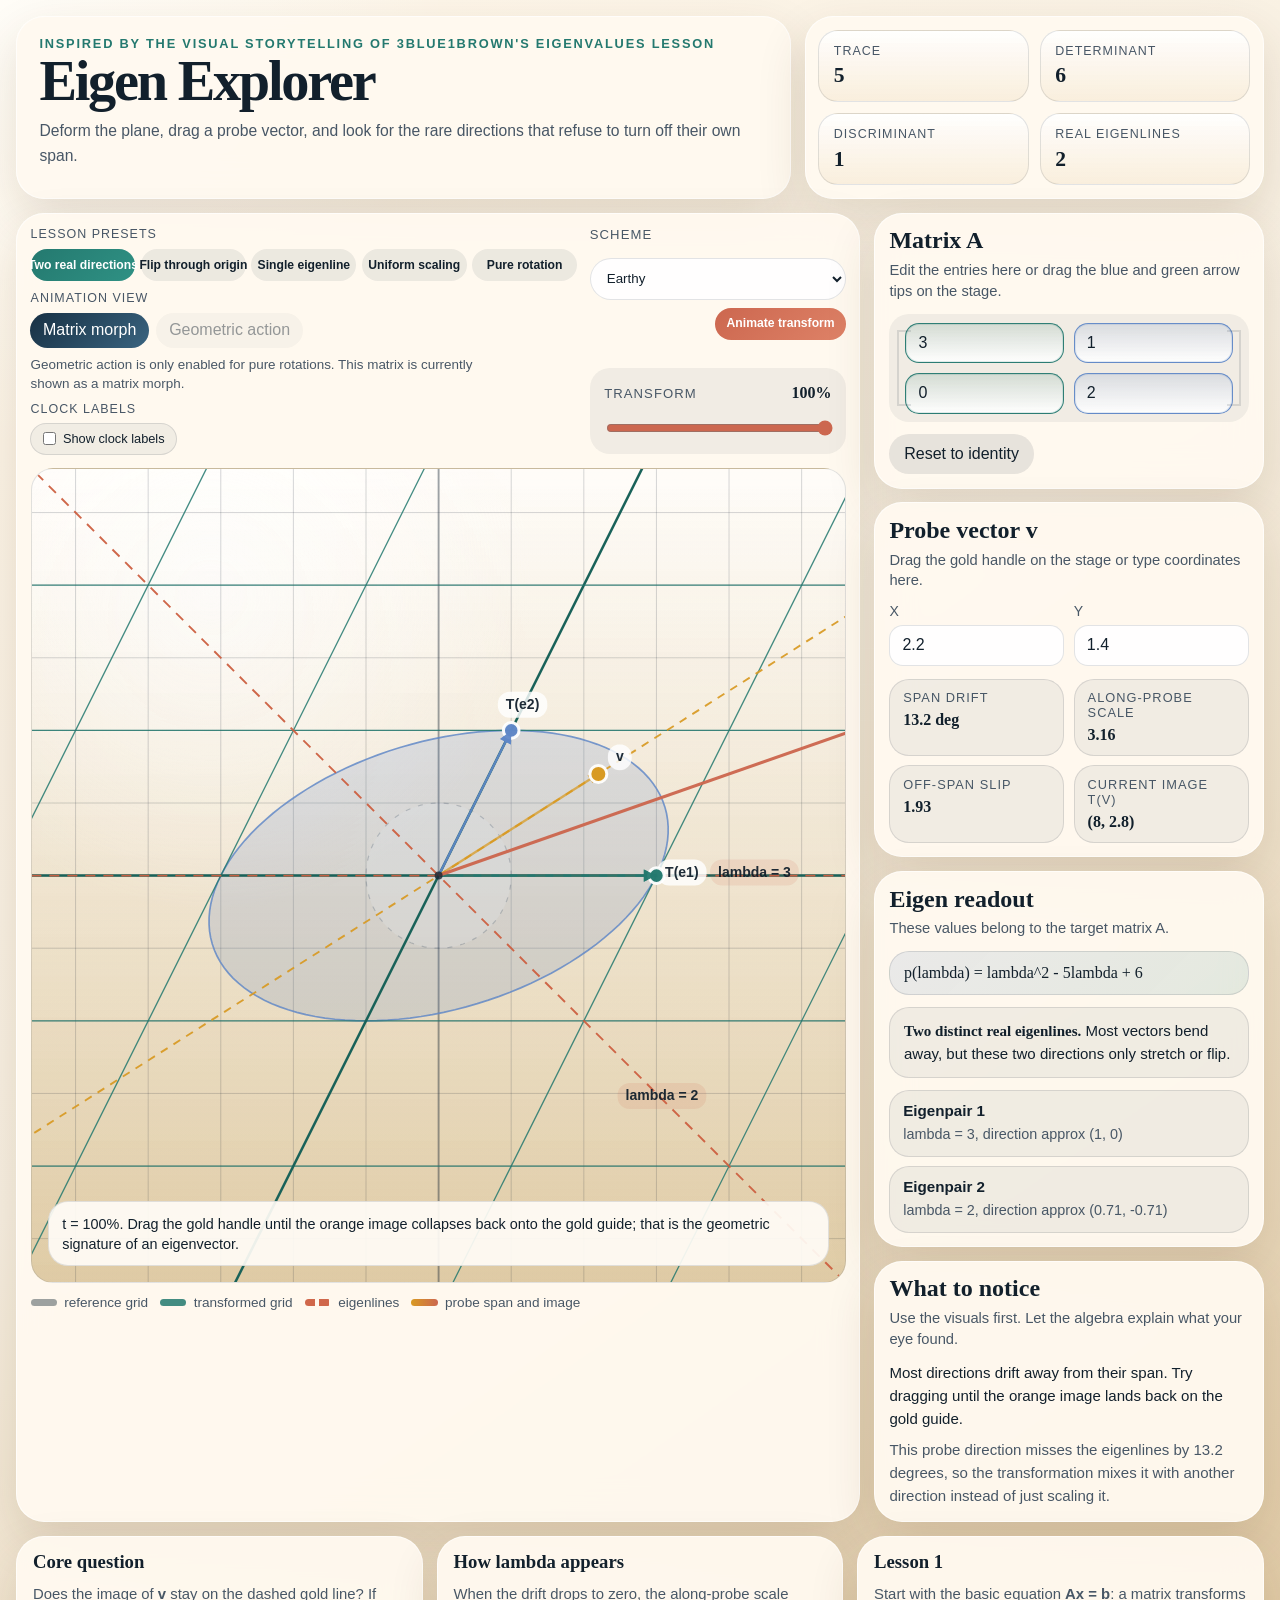
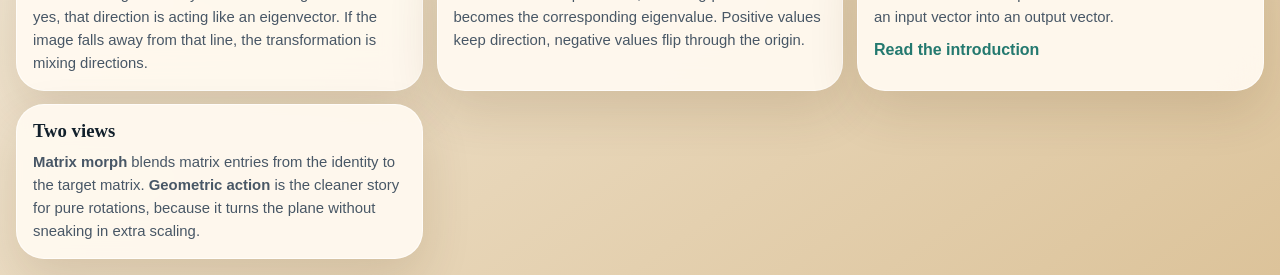
==== index.html @ 66175766 "Add mouseover highlights and polish step-1 lesson page - Consolidate clock label toggles to single c" ====
<!doctype html>
<html lang="en">
  <head>
    <meta charset="UTF-8" />
    <meta name="viewport" content="width=device-width, initial-scale=1.0" />
    <title>Eigen Explorer</title>
    <link rel="icon" href="data:," />
    <link rel="stylesheet" href="styles.css" />
  </head>
  <body>
    <div class="page-shell">
      <header class="hero">
        <section class="hero-copy">
          <p class="eyebrow">
            Inspired by the visual storytelling of 3Blue1Brown's eigenvalues lesson
          </p>
          <h1>Eigen Explorer</h1>
          <p class="lede">
            Deform the plane, drag a probe vector, and look for the rare directions
            that refuse to turn off their own span.
          </p>
        </section>

        <section class="hero-metrics" aria-label="Matrix summary">
          <div class="metric">
            <span>Trace</span>
            <strong id="traceValue">0</strong>
          </div>
          <div class="metric">
            <span>Determinant</span>
            <strong id="detValue">0</strong>
          </div>
          <div class="metric">
            <span>Discriminant</span>
            <strong id="discValue">0</strong>
          </div>
          <div class="metric">
            <span>Real eigenlines</span>
            <strong id="lineCountValue">0</strong>
          </div>
        </section>
      </header>

      <main class="app-layout">
        <section class="stage-card">
          <div class="stage-toolbar">
            <div class="toolbar-group">
              <span class="toolbar-label">Lesson presets</span>
              <div class="preset-row" id="presetRow"></div>

              <div class="mode-control" aria-label="Animation view mode">
                <span class="toolbar-label">Animation view</span>
                <div class="mode-row" id="modeRow">
                  <button
                    type="button"
                    class="mode-chip"
                    data-mode="matrix-morph"
                    aria-pressed="true"
                  >
                    Matrix morph
                  </button>
                  <button
                    type="button"
                    class="mode-chip"
                    data-mode="geometric-action"
                    aria-pressed="false"
                  >
                    Geometric action
                  </button>
                </div>
                <p id="modeHint" class="mode-hint"></p>
              </div>

              <div class="overlay-control" aria-label="Clock label overlays">
                <span class="toolbar-label">Clock labels</span>
                <div class="overlay-row">
                  <label class="overlay-toggle">
                    <input id="showClockLabels" type="checkbox" />
                    <span>Show clock labels</span>
                  </label>
                </div>
              </div>
            </div>

            <div class="toolbar-group toolbar-group--compact">
              <label class="scheme-wrap" for="schemeSelect">
                <span>Scheme</span>
                <select id="schemeSelect" autocomplete="off">
                  <option value="dark">Dark mode</option>
                  <option value="halloween">Halloween</option>
                  <option value="pastel">Pastel</option>
                  <option value="earthy" selected>Earthy</option>
                  <option value="retro">Retro</option>
                  <option value="rainbow">Rainbow</option>
                </select>
              </label>

              <button id="playButton" class="primary-button" type="button">
                Animate transform
              </button>

              <label class="progress-wrap" for="progressSlider">
                <span>Transform</span>
                <strong id="progressValue">100%</strong>
                <input
                  id="progressSlider"
                  type="range"
                  min="0"
                  max="100"
                  value="100"
                />
              </label>
            </div>
          </div>

          <div class="canvas-wrap">
            <canvas
              id="stageCanvas"
              aria-label="Interactive 2D linear transformation visualizer"
            ></canvas>
            <div class="canvas-note" id="canvasNote"></div>
          </div>

          <div class="legend" aria-label="Visualization legend">
            <div class="legend-item">
              <span class="legend-swatch legend-swatch--reference"></span>
              <span>reference grid</span>
            </div>
            <div class="legend-item">
              <span class="legend-swatch legend-swatch--transform"></span>
              <span>transformed grid</span>
            </div>
            <div class="legend-item">
              <span class="legend-swatch legend-swatch--eigen"></span>
              <span>eigenlines</span>
            </div>
            <div class="legend-item">
              <span class="legend-swatch legend-swatch--probe"></span>
              <span>probe span and image</span>
            </div>
          </div>
        </section>

        <aside class="sidebar">
          <section class="panel panel--matrix">
            <div class="panel-header">
              <h2>Matrix A</h2>
              <p>Edit the entries here or drag the blue and green arrow tips on the stage.</p>
            </div>

            <div class="matrix-shell">
              <div class="matrix-grid">
                <label class="matrix-entry matrix-entry--e1">
                  <span class="sr-only">Matrix entry a</span>
                  <input id="input-a" type="number" step="0.1" value="3" />
                </label>
                <label class="matrix-entry matrix-entry--e2">
                  <span class="sr-only">Matrix entry b</span>
                  <input id="input-b" type="number" step="0.1" value="1" />
                </label>
                <label class="matrix-entry matrix-entry--e1">
                  <span class="sr-only">Matrix entry c</span>
                  <input id="input-c" type="number" step="0.1" value="0" />
                </label>
                <label class="matrix-entry matrix-entry--e2">
                  <span class="sr-only">Matrix entry d</span>
                  <input id="input-d" type="number" step="0.1" value="2" />
                </label>
              </div>
            </div>

            <div class="button-row">
              <button id="identityButton" type="button">Reset to identity</button>
            </div>
          </section>

          <section class="panel">
            <div class="panel-header">
              <h2>Probe vector v</h2>
              <p>Drag the gold handle on the stage or type coordinates here.</p>
            </div>

            <div class="vector-grid">
              <label>
                <span>x</span>
                <input id="vector-x" type="number" step="0.1" value="2.2" />
              </label>
              <label>
                <span>y</span>
                <input id="vector-y" type="number" step="0.1" value="1.4" />
              </label>
            </div>

            <div class="readings-grid">
              <div class="reading">
                <span>Span drift</span>
                <strong id="driftValue">0 deg</strong>
              </div>
              <div class="reading">
                <span>Along-probe scale</span>
                <strong id="alongValue">0</strong>
              </div>
              <div class="reading">
                <span>Off-span slip</span>
                <strong id="slipValue">0</strong>
              </div>
              <div class="reading">
                <span>Current image T(v)</span>
                <strong id="imageValue">(0, 0)</strong>
              </div>
            </div>
          </section>

          <section class="panel">
            <div class="panel-header">
              <h2>Eigen readout</h2>
              <p>These values belong to the target matrix A.</p>
            </div>

            <div class="formula-box" id="polyValue">
              p(lambda) = lambda^2
            </div>

            <div id="eigenSummary" class="summary-box"></div>
            <div id="eigenDetails" class="detail-list"></div>
          </section>

          <section class="panel">
            <div class="panel-header">
              <h2>What to notice</h2>
              <p>Use the visuals first. Let the algebra explain what your eye found.</p>
            </div>

            <p id="presetPrompt" class="prompt-text"></p>
            <p id="noticeText" class="notice-text"></p>
          </section>
        </aside>
      </main>

      <section class="study-notes" aria-label="Learning notes">
        <article class="note-card">
          <h3>Core question</h3>
          <p>
            Does the image of <strong>v</strong> stay on the dashed gold line?
            If yes, that direction is acting like an eigenvector. If the image
            falls away from that line, the transformation is mixing directions.
          </p>
        </article>

        <article class="note-card">
          <h3>How lambda appears</h3>
          <p>
            When the drift drops to zero, the along-probe scale becomes the
            corresponding eigenvalue. Positive values keep direction, negative
            values flip through the origin.
          </p>
        </article>

        <article class="note-card">
          <h3>Lesson 1</h3>
          <p>
            Start with the basic equation <strong>Ax = b</strong>: a matrix
            transforms an input vector into an output vector.
          </p>
          <a class="text-link" href="step-1.html">Read the introduction</a>
        </article>

        <article class="note-card">
          <h3>Two views</h3>
          <p>
            <strong>Matrix morph</strong> blends matrix entries from the identity
            to the target matrix. <strong>Geometric action</strong> is the cleaner
            story for pure rotations, because it turns the plane without sneaking
            in extra scaling.
          </p>
        </article>
      </section>
    </div>

    <script src="app.js" defer></script>
  </body>
</html>
---- styles.css ----
:root {
  --paper: #f7efe1;
  --paper-deep: #d8bf92;
  --panel: rgba(255, 249, 240, 0.95);
  --ink: #12202c;
  --muted: #485766;
  --line: rgba(22, 37, 51, 0.12);
  --teal: #24796f;
  --teal-soft: rgba(36, 121, 111, 0.14);
  --sky: #5f87c7;
  --sky-soft: rgba(95, 135, 199, 0.16);
  --gold: #d89a22;
  --coral: #cc674f;
  --eigen: #cd5f41;
  --shadow: 0 20px 50px rgba(76, 49, 17, 0.14);
  --body-glow: rgba(255, 253, 248, 0.94);
  --body-start: #fff7ea;
  --body-end: #dcc39a;
  --body-pattern-x: rgba(255, 255, 255, 0.22);
  --body-pattern-y: rgba(255, 255, 255, 0.18);
  --card-border: rgba(255, 255, 255, 0.65);
  --metric-bg: linear-gradient(180deg, rgba(255, 255, 255, 0.92), rgba(249, 238, 220, 0.98));
  --control-bg: rgba(22, 37, 51, 0.06);
  --control-bg-strong: rgba(22, 37, 51, 0.1);
  --field-bg: rgba(255, 255, 255, 0.94);
  --chip-bg: rgba(22, 37, 51, 0.08);
  --mode-chip-bg: rgba(22, 37, 51, 0.07);
  --active-chip-start: var(--teal);
  --active-chip-end: #2f9184;
  --mode-active-start: #183144;
  --mode-active-end: #3a6480;
  --primary-end: #de8267;
  --canvas-bg: radial-gradient(circle at 22% 15%, rgba(255, 255, 255, 0.78), transparent 20rem),
    linear-gradient(180deg, rgba(255, 255, 255, 0.48), rgba(224, 205, 168, 0.94));
  --canvas-note-bg: rgba(255, 252, 247, 0.92);
  --canvas-backdrop-start: rgba(255, 255, 255, 0.18);
  --canvas-backdrop-end: rgba(216, 191, 146, 0.26);
  --reference-circle-fill: rgba(255, 255, 255, 0.18);
  --reference-circle-stroke: rgba(22, 37, 51, 0.22);
  --reference-grid-line: rgba(22, 37, 51, 0.18);
  --reference-grid-axis: rgba(22, 37, 51, 0.42);
  --transform-circle-fill: rgba(95, 135, 199, 0.18);
  --transform-circle-stroke: rgba(95, 135, 199, 0.82);
  --transform-grid-line: rgba(36, 121, 111, 0.86);
  --transform-grid-axis: rgba(25, 98, 89, 1);
  --clock-reference-fill: rgba(22, 37, 51, 0.78);
  --clock-reference-halo: rgba(255, 252, 247, 0.95);
  --clock-transform-fill: rgba(70, 111, 177, 0.96);
  --clock-transform-halo: rgba(255, 252, 247, 0.9);
  --basis-e1: rgba(36, 121, 111, 0.95);
  --basis-e1-handle: rgba(36, 121, 111, 0.98);
  --basis-e2: rgba(95, 135, 199, 0.95);
  --basis-e2-handle: rgba(95, 135, 199, 0.98);
  --probe-line: rgba(216, 154, 34, 0.92);
  --probe-arrow: rgba(216, 154, 34, 0.72);
  --probe-handle: rgba(216, 154, 34, 1);
  --image-arrow: rgba(204, 103, 79, 0.96);
  --eigen-line: rgba(205, 95, 65, 0.95);
  --eigen-line-soft: rgba(205, 95, 65, 0.42);
  --eigen-tag-bg: rgba(205, 95, 65, 0.12);
  --projection-line: rgba(22, 37, 51, 0.4);
  --tag-bg: rgba(255, 255, 255, 0.82);
  --tag-ink: rgba(18, 32, 44, 0.95);
  --handle-stroke: rgba(255, 255, 255, 0.95);
  --origin-fill: rgba(22, 37, 51, 0.8);
  --radius-lg: 28px;
  --radius-md: 20px;
  --radius-sm: 14px;
  --font-display: "Iowan Old Style", "Palatino Linotype", "Book Antiqua", Georgia,
    serif;
  --font-ui: "Avenir Next", "Segoe UI", "Helvetica Neue", sans-serif;
}

body[data-scheme="dark"] {
  --paper: #111820;
  --paper-deep: #05070b;
  --panel: rgba(16, 23, 32, 0.95);
  --ink: #f0f6ff;
  --muted: #a8b6c9;
  --line: rgba(221, 235, 255, 0.14);
  --teal: #55d6c2;
  --teal-soft: rgba(85, 214, 194, 0.16);
  --sky: #8fb7ff;
  --sky-soft: rgba(143, 183, 255, 0.18);
  --gold: #ffd166;
  --coral: #ff7a6e;
  --eigen: #ff8d66;
  --shadow: 0 20px 50px rgba(0, 0, 0, 0.38);
  --body-glow: rgba(75, 119, 158, 0.2);
  --body-start: #17202b;
  --body-end: #05070b;
  --body-pattern-x: rgba(255, 255, 255, 0.08);
  --body-pattern-y: rgba(255, 255, 255, 0.06);
  --card-border: rgba(255, 255, 255, 0.12);
  --metric-bg: linear-gradient(180deg, rgba(30, 43, 59, 0.96), rgba(16, 23, 32, 0.98));
  --control-bg: rgba(255, 255, 255, 0.07);
  --control-bg-strong: rgba(255, 255, 255, 0.1);
  --field-bg: rgba(8, 12, 18, 0.92);
  --chip-bg: rgba(255, 255, 255, 0.08);
  --mode-chip-bg: rgba(255, 255, 255, 0.07);
  --active-chip-start: #1da99a;
  --active-chip-end: #2ed4bd;
  --mode-active-start: #27507a;
  --mode-active-end: #4a77c7;
  --primary-end: #ff9f8a;
  --canvas-bg: linear-gradient(180deg, rgba(16, 24, 34, 0.98), rgba(5, 8, 13, 0.96));
  --canvas-note-bg: rgba(8, 12, 18, 0.86);
  --canvas-backdrop-start: rgba(59, 87, 114, 0.16);
  --canvas-backdrop-end: rgba(5, 8, 13, 0.2);
  --reference-circle-fill: rgba(255, 255, 255, 0.06);
  --reference-circle-stroke: rgba(220, 235, 255, 0.24);
  --reference-grid-line: rgba(220, 235, 255, 0.13);
  --reference-grid-axis: rgba(220, 235, 255, 0.36);
  --transform-circle-fill: rgba(143, 183, 255, 0.13);
  --transform-circle-stroke: rgba(143, 183, 255, 0.86);
  --transform-grid-line: rgba(85, 214, 194, 0.66);
  --transform-grid-axis: rgba(85, 214, 194, 0.96);
  --clock-reference-fill: rgba(238, 246, 255, 0.84);
  --clock-reference-halo: rgba(5, 8, 13, 0.88);
  --clock-transform-fill: rgba(143, 183, 255, 0.98);
  --clock-transform-halo: rgba(5, 8, 13, 0.9);
  --basis-e1: rgba(85, 214, 194, 0.95);
  --basis-e1-handle: rgba(85, 214, 194, 0.98);
  --basis-e2: rgba(143, 183, 255, 0.95);
  --basis-e2-handle: rgba(143, 183, 255, 0.98);
  --probe-line: rgba(255, 209, 102, 0.9);
  --probe-arrow: rgba(255, 209, 102, 0.78);
  --probe-handle: rgba(255, 209, 102, 1);
  --image-arrow: rgba(255, 122, 110, 0.98);
  --eigen-line: rgba(255, 141, 102, 0.96);
  --eigen-line-soft: rgba(255, 141, 102, 0.44);
  --eigen-tag-bg: rgba(255, 141, 102, 0.14);
  --projection-line: rgba(238, 246, 255, 0.42);
  --tag-bg: rgba(7, 10, 15, 0.82);
  --tag-ink: rgba(240, 246, 255, 0.96);
  --handle-stroke: rgba(8, 12, 18, 0.95);
  --origin-fill: rgba(240, 246, 255, 0.88);
}

body[data-scheme="halloween"] {
  --paper: #211514;
  --paper-deep: #0e0908;
  --panel: rgba(37, 24, 20, 0.94);
  --ink: #fff3dc;
  --muted: #d6bba1;
  --teal: #62c184;
  --sky: #b783ff;
  --gold: #ffb000;
  --coral: #ff6a00;
  --eigen: #f04f2f;
  --shadow: 0 20px 50px rgba(20, 8, 3, 0.36);
  --body-glow: rgba(255, 106, 0, 0.18);
  --body-start: #2d1811;
  --body-end: #0e0908;
  --body-pattern-x: rgba(255, 176, 0, 0.08);
  --body-pattern-y: rgba(98, 193, 132, 0.06);
  --card-border: rgba(255, 176, 0, 0.18);
  --metric-bg: linear-gradient(180deg, rgba(54, 32, 24, 0.97), rgba(34, 20, 18, 0.98));
  --control-bg: rgba(255, 176, 0, 0.08);
  --control-bg-strong: rgba(255, 176, 0, 0.13);
  --field-bg: rgba(19, 12, 10, 0.9);
  --chip-bg: rgba(255, 176, 0, 0.1);
  --mode-chip-bg: rgba(183, 131, 255, 0.1);
  --active-chip-start: #2e9d61;
  --active-chip-end: #80d36f;
  --mode-active-start: #3d245f;
  --mode-active-end: #9b65ff;
  --primary-end: #ff9a18;
  --canvas-bg: linear-gradient(180deg, rgba(43, 26, 18, 0.98), rgba(14, 9, 8, 0.95));
  --canvas-note-bg: rgba(24, 15, 12, 0.88);
  --canvas-backdrop-start: rgba(255, 176, 0, 0.12);
  --canvas-backdrop-end: rgba(255, 106, 0, 0.14);
  --reference-circle-fill: rgba(255, 243, 220, 0.08);
  --reference-circle-stroke: rgba(255, 243, 220, 0.25);
  --reference-grid-line: rgba(255, 243, 220, 0.14);
  --reference-grid-axis: rgba(255, 176, 0, 0.4);
  --transform-circle-fill: rgba(183, 131, 255, 0.14);
  --transform-circle-stroke: rgba(183, 131, 255, 0.84);
  --transform-grid-line: rgba(98, 193, 132, 0.74);
  --transform-grid-axis: rgba(98, 193, 132, 1);
  --clock-reference-fill: rgba(255, 243, 220, 0.88);
  --clock-reference-halo: rgba(14, 9, 8, 0.92);
  --clock-transform-fill: rgba(183, 131, 255, 0.98);
  --clock-transform-halo: rgba(14, 9, 8, 0.9);
  --basis-e1: rgba(98, 193, 132, 0.96);
  --basis-e1-handle: rgba(98, 193, 132, 0.98);
  --basis-e2: rgba(183, 131, 255, 0.96);
  --basis-e2-handle: rgba(183, 131, 255, 0.98);
  --probe-line: rgba(255, 176, 0, 0.92);
  --probe-arrow: rgba(255, 176, 0, 0.78);
  --probe-handle: rgba(255, 176, 0, 1);
  --image-arrow: rgba(255, 106, 0, 0.98);
  --eigen-line: rgba(240, 79, 47, 0.96);
  --eigen-line-soft: rgba(240, 79, 47, 0.46);
  --eigen-tag-bg: rgba(240, 79, 47, 0.16);
  --projection-line: rgba(255, 243, 220, 0.42);
  --tag-bg: rgba(14, 9, 8, 0.84);
  --tag-ink: rgba(255, 243, 220, 0.96);
  --handle-stroke: rgba(14, 9, 8, 0.95);
  --origin-fill: rgba(255, 243, 220, 0.88);
}

body[data-scheme="pastel"] {
  --paper: #f9edf4;
  --paper-deep: #d6edf4;
  --panel: rgba(255, 250, 253, 0.94);
  --ink: #2b3440;
  --muted: #667080;
  --teal: #73c6b6;
  --sky: #8ea8e8;
  --gold: #f1bf72;
  --coral: #ef8b9a;
  --eigen: #df7387;
  --shadow: 0 20px 50px rgba(83, 72, 101, 0.12);
  --body-glow: rgba(255, 255, 255, 0.92);
  --body-start: #fff7fb;
  --body-end: #d8edf6;
  --body-pattern-x: rgba(115, 198, 182, 0.14);
  --body-pattern-y: rgba(142, 168, 232, 0.12);
  --metric-bg: linear-gradient(180deg, rgba(255, 255, 255, 0.95), rgba(246, 235, 246, 0.98));
  --field-bg: rgba(255, 255, 255, 0.96);
  --active-chip-start: #73c6b6;
  --active-chip-end: #9dd7c6;
  --mode-active-start: #637fce;
  --mode-active-end: #b875c9;
  --primary-end: #f4a6af;
  --canvas-bg: linear-gradient(180deg, rgba(255, 250, 253, 0.9), rgba(219, 239, 247, 0.94));
  --canvas-backdrop-start: rgba(255, 255, 255, 0.26);
  --canvas-backdrop-end: rgba(216, 237, 246, 0.34);
  --reference-grid-line: rgba(43, 52, 64, 0.15);
  --reference-grid-axis: rgba(43, 52, 64, 0.36);
  --transform-circle-fill: rgba(142, 168, 232, 0.16);
  --transform-circle-stroke: rgba(142, 168, 232, 0.86);
  --transform-grid-line: rgba(115, 198, 182, 0.76);
  --transform-grid-axis: rgba(88, 169, 153, 0.96);
  --clock-transform-fill: rgba(98, 124, 204, 0.96);
  --basis-e1: rgba(88, 169, 153, 0.95);
  --basis-e1-handle: rgba(88, 169, 153, 0.98);
  --basis-e2: rgba(98, 124, 204, 0.95);
  --basis-e2-handle: rgba(98, 124, 204, 0.98);
  --probe-line: rgba(224, 153, 59, 0.9);
  --probe-arrow: rgba(224, 153, 59, 0.76);
  --probe-handle: rgba(224, 153, 59, 1);
  --image-arrow: rgba(224, 105, 125, 0.96);
}

body[data-scheme="retro"] {
  --paper: #f3e6bd;
  --paper-deep: #9bb1a5;
  --panel: rgba(255, 246, 211, 0.94);
  --ink: #24333a;
  --muted: #59645a;
  --teal: #008b84;
  --sky: #315f9f;
  --gold: #e0a11b;
  --coral: #c94d28;
  --eigen: #b83a2d;
  --body-glow: rgba(255, 249, 225, 0.88);
  --body-start: #f7e6ad;
  --body-end: #8fa99e;
  --body-pattern-x: rgba(36, 51, 58, 0.1);
  --body-pattern-y: rgba(36, 51, 58, 0.08);
  --metric-bg: linear-gradient(180deg, rgba(255, 249, 225, 0.95), rgba(238, 220, 166, 0.98));
  --active-chip-start: #008b84;
  --active-chip-end: #17a398;
  --mode-active-start: #24333a;
  --mode-active-end: #315f9f;
  --primary-end: #dd6a2d;
  --canvas-bg: linear-gradient(180deg, rgba(255, 246, 211, 0.82), rgba(156, 178, 164, 0.86));
  --canvas-backdrop-start: rgba(255, 246, 211, 0.16);
  --canvas-backdrop-end: rgba(40, 71, 70, 0.16);
  --transform-circle-fill: rgba(49, 95, 159, 0.15);
  --transform-circle-stroke: rgba(49, 95, 159, 0.88);
  --transform-grid-line: rgba(0, 139, 132, 0.78);
  --transform-grid-axis: rgba(0, 114, 108, 0.98);
  --clock-transform-fill: rgba(49, 95, 159, 0.96);
  --basis-e1: rgba(0, 139, 132, 0.95);
  --basis-e1-handle: rgba(0, 139, 132, 0.98);
  --basis-e2: rgba(49, 95, 159, 0.95);
  --basis-e2-handle: rgba(49, 95, 159, 0.98);
}

body[data-scheme="rainbow"] {
  --paper: #fff7e8;
  --paper-deep: #d7e9ff;
  --panel: rgba(255, 255, 255, 0.93);
  --ink: #172033;
  --muted: #516074;
  --line: rgba(38, 60, 95, 0.14);
  --teal: #00a884;
  --teal-soft: rgba(0, 168, 132, 0.2);
  --sky: #356dff;
  --sky-soft: rgba(53, 109, 255, 0.18);
  --gold: #f5b700;
  --coral: #ff4f6d;
  --eigen: #ff5a36;
  --shadow: 0 20px 50px rgba(63, 75, 142, 0.16);
  --body-glow: rgba(255, 255, 255, 0.92);
  --body-start: #fff0c9;
  --body-end: #d9f3ff;
  --body-pattern-x: rgba(255, 79, 109, 0.12);
  --body-pattern-y: rgba(53, 109, 255, 0.11);
  --metric-bg: linear-gradient(135deg, rgba(255, 255, 255, 0.96), rgba(255, 238, 180, 0.42), rgba(213, 242, 255, 0.78));
  --control-bg: rgba(255, 255, 255, 0.58);
  --control-bg-strong: rgba(255, 255, 255, 0.68);
  --field-bg: rgba(255, 255, 255, 0.94);
  --chip-bg: rgba(112, 99, 255, 0.09);
  --mode-chip-bg: rgba(53, 109, 255, 0.09);
  --active-chip-start: #00a884;
  --active-chip-end: #7bcf2b;
  --mode-active-start: #356dff;
  --mode-active-end: #a246ff;
  --primary-end: #ff9b28;
  --canvas-bg:
    linear-gradient(180deg, rgba(255, 255, 255, 0.84), rgba(221, 245, 255, 0.9)),
    conic-gradient(from 210deg at 50% 50%, rgba(255, 69, 91, 0.18), rgba(245, 183, 0, 0.15), rgba(0, 168, 132, 0.14), rgba(53, 109, 255, 0.13), rgba(162, 70, 255, 0.14), rgba(255, 69, 91, 0.18));
  --canvas-backdrop-start: rgba(255, 79, 109, 0.08);
  --canvas-backdrop-end: rgba(53, 109, 255, 0.11);
  --reference-circle-fill: rgba(255, 255, 255, 0.18);
  --reference-circle-stroke: rgba(38, 60, 95, 0.24);
  --reference-grid-line: rgba(38, 60, 95, 0.14);
  --reference-grid-axis: rgba(38, 60, 95, 0.36);
  --transform-circle-fill: rgba(162, 70, 255, 0.12);
  --transform-circle-stroke: rgba(53, 109, 255, 0.88);
  --transform-grid-line: rgba(0, 168, 132, 0.82);
  --transform-grid-axis: rgba(0, 137, 210, 0.98);
  --clock-reference-fill: rgba(23, 32, 51, 0.78);
  --clock-reference-halo: rgba(255, 255, 255, 0.95);
  --clock-transform-fill: rgba(162, 70, 255, 0.98);
  --clock-transform-halo: rgba(255, 255, 255, 0.9);
  --basis-e1: rgba(0, 168, 132, 0.96);
  --basis-e1-handle: rgba(0, 168, 132, 0.98);
  --basis-e2: rgba(53, 109, 255, 0.95);
  --basis-e2-handle: rgba(53, 109, 255, 0.98);
  --probe-line: rgba(245, 183, 0, 0.92);
  --probe-arrow: rgba(245, 183, 0, 0.8);
  --probe-handle: rgba(245, 183, 0, 1);
  --image-arrow: rgba(255, 79, 109, 0.98);
  --eigen-line: rgba(255, 90, 54, 0.96);
  --eigen-line-soft: rgba(255, 90, 54, 0.44);
  --eigen-tag-bg: rgba(255, 90, 54, 0.15);
  --projection-line: rgba(162, 70, 255, 0.5);
  --tag-bg: rgba(255, 255, 255, 0.86);
  --tag-ink: rgba(23, 32, 51, 0.96);
  --handle-stroke: rgba(255, 255, 255, 0.96);
  --origin-fill: rgba(23, 32, 51, 0.86);
}

body[data-scheme="rainbow"] .page-shell {
  background:
    linear-gradient(90deg, rgba(255, 79, 109, 0.1), rgba(245, 183, 0, 0.1), rgba(0, 168, 132, 0.08), rgba(53, 109, 255, 0.08), rgba(162, 70, 255, 0.08));
}

body[data-scheme="rainbow"] .hero-copy,
body[data-scheme="rainbow"] .hero-metrics,
body[data-scheme="rainbow"] .stage-card,
body[data-scheme="rainbow"] .panel,
body[data-scheme="rainbow"] .note-card {
  border-color: rgba(53, 109, 255, 0.16);
}

body[data-scheme="rainbow"] .eyebrow {
  color: #00a884;
}

body[data-scheme="rainbow"] .scheme-wrap select {
  border-color: rgba(162, 70, 255, 0.3);
  background:
    linear-gradient(90deg, rgba(255, 79, 109, 0.12), rgba(245, 183, 0, 0.12), rgba(0, 168, 132, 0.1), rgba(53, 109, 255, 0.1), rgba(162, 70, 255, 0.12)),
    var(--field-bg);
}

body[data-scheme="rainbow"] .primary-button {
  background: linear-gradient(100deg, #ff4f6d 0%, #ff9b28 28%, #f5d22b 46%, #00a884 66%, #356dff 84%, #a246ff 100%);
}

body[data-scheme="rainbow"] .preset-chip.is-active,
body[data-scheme="rainbow"] .mode-chip.is-active {
  background: linear-gradient(100deg, #ff4f6d 0%, #ff9b28 20%, #f5d22b 40%, #00a884 60%, #356dff 80%, #a246ff 100%);
}

body[data-scheme="rainbow"] .formula-box {
  background: linear-gradient(110deg, rgba(255, 79, 109, 0.14), rgba(245, 183, 0, 0.14), rgba(0, 168, 132, 0.12), rgba(53, 109, 255, 0.12), rgba(162, 70, 255, 0.13));
}

body[data-scheme="rainbow"] .legend-swatch--reference {
  background: #516074;
}

body[data-scheme="rainbow"] .legend-swatch--transform {
  background: linear-gradient(90deg, #00a884, #356dff);
}

body[data-scheme="rainbow"] .legend-swatch--eigen {
  background:
    repeating-linear-gradient(
      90deg,
      #ff5a36,
      #ff5a36 8px,
      transparent 8px,
      transparent 12px
    );
}

body[data-scheme="rainbow"] .legend-swatch--probe {
  background: linear-gradient(90deg, #f5b700, #ff4f6d, #a246ff);
}

*,
*::before,
*::after {
  box-sizing: border-box;
}

html {
  color-scheme: light;
}

body {
  margin: 0;
  min-height: 100vh;
  font-family: var(--font-ui);
  color: var(--ink);
  background:
    radial-gradient(circle at top left, var(--body-glow), transparent 28rem),
    linear-gradient(145deg, var(--body-start) 0%, var(--paper) 44%, var(--body-end) 100%);
  transition:
    background 180ms ease,
    color 180ms ease;
}

body::before {
  content: "";
  position: fixed;
  inset: 0;
  pointer-events: none;
  background-image:
    linear-gradient(var(--body-pattern-x) 1px, transparent 1px),
    linear-gradient(90deg, var(--body-pattern-y) 1px, transparent 1px);
  background-size: 36px 36px;
  mask-image: radial-gradient(circle at center, black 38%, transparent 88%);
  opacity: 0.28;
}

button,
input,
canvas {
  font: inherit;
}

.page-shell {
  position: relative;
  max-width: 1320px;
  margin: 0 auto;
  padding: 1rem;
}

.hero {
  display: grid;
  grid-template-columns: minmax(0, 1.35fr) minmax(320px, 0.8fr);
  gap: 0.85rem;
  margin-bottom: 0.85rem;
}

.hero-copy,
.hero-metrics,
.stage-card,
.panel,
.note-card {
  background: var(--panel);
  border: 1px solid var(--card-border);
  border-radius: var(--radius-lg);
  box-shadow: var(--shadow);
  backdrop-filter: blur(18px);
  animation: rise-in 0.7s ease both;
}

.hero-copy {
  padding: 1.2rem 1.4rem;
}

.hero-copy h1,
.panel h2,
.note-card h3 {
  margin: 0;
  font-family: var(--font-display);
  font-weight: 700;
}

.hero-copy h1 {
  font-size: clamp(2rem, 4.4vw, 4rem);
  line-height: 0.94;
  letter-spacing: -0.04em;
  margin-top: 0.25rem;
}

.eyebrow {
  margin: 0;
  text-transform: uppercase;
  letter-spacing: 0.14em;
  font-size: 0.8rem;
  font-weight: 700;
  color: var(--teal);
}

.lede {
  max-width: 46rem;
  margin: 0.7rem 0 0;
  font-size: 0.98rem;
  line-height: 1.55;
  color: var(--muted);
}

.hero-metrics {
  display: grid;
  grid-template-columns: repeat(2, minmax(0, 1fr));
  gap: 0.7rem;
  padding: 0.8rem;
}

.metric {
  padding: 0.8rem 0.9rem;
  border-radius: var(--radius-md);
  background: var(--metric-bg);
  border: 1px solid var(--line);
}

.metric span {
  display: block;
  font-size: 0.78rem;
  text-transform: uppercase;
  letter-spacing: 0.08em;
  color: var(--muted);
}

.metric strong {
  display: block;
  margin-top: 0.35rem;
  font-size: 1.35rem;
  font-family: var(--font-display);
}

.app-layout {
  display: grid;
  grid-template-columns: minmax(0, 1.45fr) minmax(300px, 390px);
  gap: 0.85rem;
}

.stage-card {
  padding: 0.85rem;
}

.stage-toolbar {
  display: flex;
  justify-content: space-between;
  gap: 0.8rem;
  margin-bottom: 0.85rem;
}

.toolbar-group {
  display: grid;
  gap: 0.5rem;
}

.toolbar-group--compact {
  justify-items: end;
  min-width: 16rem;
}

.toolbar-label {
  font-size: 0.78rem;
  text-transform: uppercase;
  letter-spacing: 0.08em;
  color: var(--muted);
}

.preset-row {
  display: flex;
  flex-wrap: nowrap;
  gap: 0.35rem;
  overflow-x: auto;
  padding-bottom: 0.1rem;
  scrollbar-width: none;
}

.preset-row::-webkit-scrollbar {
  display: none;
}

.mode-control {
  display: grid;
  gap: 0.45rem;
}

.mode-row {
  display: flex;
  flex-wrap: wrap;
  gap: 0.45rem;
}

.overlay-control {
  display: grid;
  gap: 0.4rem;
}

.overlay-row {
  display: flex;
  flex-wrap: wrap;
  gap: 0.45rem;
}

.overlay-toggle {
  display: inline-flex;
  align-items: center;
  gap: 0.45rem;
  min-height: 2rem;
  padding: 0.38rem 0.72rem;
  border-radius: 999px;
  border: 1px solid var(--line);
  background: var(--control-bg);
  color: var(--ink);
  font-size: 0.8rem;
  line-height: 1.1;
}

.overlay-toggle--reference {
  border-color: rgba(22, 37, 51, 0.18);
}

.overlay-toggle--transform {
  border-color: rgba(95, 135, 199, 0.28);
}

.overlay-toggle input[type="checkbox"] {
  margin: 0;
  accent-color: var(--coral);
}

.preset-chip,
button {
  border: 0;
  border-radius: 999px;
  cursor: pointer;
  transition:
    transform 140ms ease,
    box-shadow 140ms ease,
    background-color 140ms ease,
    color 140ms ease;
}

.preset-chip {
  display: inline-flex;
  align-items: center;
  justify-content: center;
  flex: 1 1 0;
  min-height: 2rem;
  min-width: 0;
  padding: 0.45rem 0.55rem;
  background: var(--chip-bg);
  color: var(--ink);
  text-align: center;
  line-height: 1.1;
  white-space: nowrap;
  font-size: 0.76rem;
  font-weight: 600;
}

.mode-chip {
  min-height: 2.15rem;
  padding: 0.55rem 0.8rem;
  background: var(--mode-chip-bg);
  color: var(--ink);
}

.preset-chip:hover,
button:hover {
  transform: translateY(-1px);
  box-shadow: 0 8px 20px rgba(22, 37, 51, 0.1);
}

.preset-chip.is-active {
  background: linear-gradient(135deg, var(--active-chip-start) 0%, var(--active-chip-end) 100%);
  color: white;
}

.mode-chip.is-active {
  background: linear-gradient(135deg, var(--mode-active-start) 0%, var(--mode-active-end) 100%);
  color: white;
}

.mode-chip:disabled {
  cursor: not-allowed;
  opacity: 0.45;
  box-shadow: none;
  transform: none;
}

button {
  padding: 0.68rem 0.95rem;
  background: var(--control-bg-strong);
  color: var(--ink);
}

.primary-button {
  display: inline-flex;
  align-items: center;
  justify-content: center;
  background: linear-gradient(135deg, var(--coral) 0%, var(--primary-end) 100%);
  color: white;
  height: 2rem;
  min-height: 2rem;
  padding: 0 0.7rem;
  font-size: 0.76rem;
  font-weight: 600;
  line-height: 1.1;
  white-space: nowrap;
}

.progress-wrap {
  display: grid;
  grid-template-columns: auto auto;
  align-items: center;
  gap: 0.35rem 0.75rem;
  width: min(100%, 18rem);
  padding: 0.72rem 0.9rem;
  border-radius: var(--radius-md);
  background: var(--control-bg);
}

.scheme-wrap {
  display: grid;
  gap: 0.35rem;
  width: min(100%, 18rem);
}

.scheme-wrap span {
  font-size: 0.82rem;
  text-transform: uppercase;
  letter-spacing: 0.08em;
  color: var(--muted);
}

.scheme-wrap select {
  width: 100%;
  min-height: 2rem;
  padding: 0 2.1rem 0 0.75rem;
  border-radius: 999px;
  border: 1px solid var(--line);
  background: var(--field-bg);
  color: var(--ink);
  cursor: pointer;
}

.progress-wrap span {
  font-size: 0.82rem;
  text-transform: uppercase;
  letter-spacing: 0.08em;
  color: var(--muted);
}

.progress-wrap strong {
  justify-self: end;
  font-family: var(--font-display);
}

.progress-wrap input {
  grid-column: 1 / -1;
  width: 100%;
  accent-color: var(--coral);
}

.mode-hint {
  margin: 0;
  max-width: 30rem;
  font-size: 0.84rem;
  line-height: 1.45;
  color: var(--muted);
}

.canvas-wrap {
  position: relative;
  aspect-ratio: 1 / 1;
  min-height: 24rem;
  overflow: hidden;
  border-radius: calc(var(--radius-lg) - 6px);
  background: var(--canvas-bg);
  border: 1px solid var(--line);
}

#stageCanvas {
  width: 100%;
  height: 100%;
  display: block;
  touch-action: none;
  cursor: crosshair;
}

.canvas-note {
  position: absolute;
  left: 1rem;
  right: 1rem;
  bottom: 1rem;
  padding: 0.7rem 0.85rem;
  border-radius: var(--radius-md);
  background: var(--canvas-note-bg);
  border: 1px solid var(--line);
  color: var(--ink);
  line-height: 1.4;
  font-size: 0.9rem;
}

.legend {
  display: flex;
  flex-wrap: wrap;
  gap: 0.75rem;
  padding-top: 0.75rem;
}

.legend-item {
  display: inline-flex;
  align-items: center;
  gap: 0.45rem;
  color: var(--muted);
  font-size: 0.85rem;
}

.legend-swatch {
  display: inline-block;
  width: 1.65rem;
  height: 0.4rem;
  border-radius: 999px;
}

.legend-swatch--reference {
  background: var(--reference-grid-axis);
}

.legend-swatch--transform {
  background: var(--transform-grid-line);
}

.legend-swatch--eigen {
  background:
    repeating-linear-gradient(
      90deg,
      var(--eigen-line),
      var(--eigen-line) 10px,
      transparent 10px,
      transparent 14px
    );
}

.legend-swatch--probe {
  background: linear-gradient(90deg, var(--gold) 0%, var(--coral) 100%);
}

.sidebar {
  display: grid;
  gap: 0.85rem;
}

.panel {
  padding: 0.85rem 0.9rem;
}

.panel-header {
  margin-bottom: 0.75rem;
}

.panel-header p {
  margin: 0.35rem 0 0;
  color: var(--muted);
  line-height: 1.42;
  font-size: 0.92rem;
}

.matrix-shell {
  position: relative;
  padding: 0.55rem 1rem;
  border-radius: var(--radius-md);
  background: var(--control-bg);
}

.matrix-shell::before,
.matrix-shell::after {
  content: "";
  position: absolute;
  top: 1rem;
  bottom: 1rem;
  width: 14px;
  border-top: 2px solid var(--line);
  border-bottom: 2px solid var(--line);
}

.matrix-shell::before {
  left: 0.5rem;
  border-left: 2px solid var(--line);
}

.matrix-shell::after {
  right: 0.5rem;
  border-right: 2px solid var(--line);
}

.matrix-grid,
.vector-grid {
  display: grid;
  gap: 0.6rem;
}

.matrix-grid {
  grid-template-columns: repeat(2, minmax(0, 1fr));
}

.vector-grid {
  grid-template-columns: repeat(2, minmax(0, 1fr));
}

.vector-grid label,
.matrix-grid label {
  display: grid;
  gap: 0.35rem;
}

.matrix-entry input[type="number"] {
  border-width: 1.5px;
}

.matrix-entry--e1 input[type="number"] {
  border-color: var(--basis-e1);
  background:
    linear-gradient(180deg, var(--teal-soft), var(--field-bg));
  box-shadow: inset 0 0 0 1px var(--teal-soft);
}

.matrix-entry--e2 input[type="number"] {
  border-color: var(--basis-e2);
  background:
    linear-gradient(180deg, var(--sky-soft), var(--field-bg));
  box-shadow: inset 0 0 0 1px var(--sky-soft);
}

.vector-grid span {
  font-size: 0.88rem;
  text-transform: uppercase;
  letter-spacing: 0.08em;
  color: var(--muted);
}

input[type="number"] {
  width: 100%;
  padding: 0.65rem 0.75rem;
  border-radius: var(--radius-sm);
  border: 1px solid var(--line);
  background: var(--field-bg);
  color: var(--ink);
}

input[type="number"]:focus,
button:focus-visible,
.preset-chip:focus-visible,
input[type="range"]:focus-visible {
  outline: 2px solid rgba(36, 121, 111, 0.55);
  outline-offset: 2px;
}

.scheme-wrap select:focus-visible {
  outline: 2px solid rgba(36, 121, 111, 0.55);
  outline-offset: 2px;
}

.button-row {
  margin-top: 0.75rem;
}

.readings-grid {
  display: grid;
  grid-template-columns: repeat(2, minmax(0, 1fr));
  gap: 0.6rem;
  margin-top: 0.8rem;
}

.reading,
.formula-box,
.summary-box,
.detail-item {
  border-radius: var(--radius-md);
  background: var(--control-bg);
  border: 1px solid var(--line);
}

.reading {
  padding: 0.68rem 0.8rem;
}

.reading span {
  display: block;
  font-size: 0.8rem;
  text-transform: uppercase;
  letter-spacing: 0.08em;
  color: var(--muted);
}

.reading strong {
  display: block;
  margin-top: 0.35rem;
  font-family: var(--font-display);
  font-size: 1rem;
}

.formula-box,
.summary-box {
  padding: 0.75rem 0.85rem;
}

.formula-box {
  font-family: var(--font-display);
  font-size: 1rem;
  background:
    linear-gradient(135deg, rgba(95, 135, 199, 0.13), rgba(36, 121, 111, 0.12));
}

.summary-box {
  margin-top: 0.75rem;
  line-height: 1.5;
  font-size: 0.94rem;
}

.summary-box strong {
  font-family: var(--font-display);
}

.detail-list {
  display: grid;
  gap: 0.6rem;
  margin-top: 0.75rem;
}

.detail-item {
  padding: 0.68rem 0.8rem;
}

.detail-item h4 {
  margin: 0 0 0.3rem;
  font-size: 0.95rem;
}

.detail-item p {
  margin: 0;
  color: var(--muted);
  line-height: 1.45;
  font-size: 0.9rem;
}

.prompt-text,
.notice-text {
  margin: 0;
  line-height: 1.52;
  font-size: 0.94rem;
}

.prompt-text {
  color: var(--ink);
}

.notice-text {
  margin-top: 0.55rem;
  color: var(--muted);
}

.study-notes {
  display: grid;
  grid-template-columns: repeat(3, minmax(0, 1fr));
  gap: 0.85rem;
  margin-top: 0.85rem;
}

.note-card {
  padding: 0.9rem 1rem;
}

.note-card p {
  margin: 0.6rem 0 0;
  line-height: 1.55;
  font-size: 0.93rem;
  color: var(--muted);
}

.text-link {
  display: inline-flex;
  align-items: center;
  width: fit-content;
  margin-top: 0.75rem;
  color: var(--teal);
  font-weight: 700;
  text-decoration: none;
}

.text-link:hover {
  text-decoration: underline;
}

.lesson-shell {
  max-width: 980px;
}

.lesson-hero {
  grid-template-columns: minmax(0, 1fr) auto;
  align-items: stretch;
}

.lesson-nav {
  display: flex;
  align-items: center;
  justify-content: center;
  min-width: 11rem;
  padding: 1rem;
  background: var(--panel);
  border: 1px solid var(--card-border);
  border-radius: var(--radius-lg);
  box-shadow: var(--shadow);
}

.lesson-layout {
  display: grid;
}

.lesson-card {
  display: grid;
  gap: 1rem;
  padding: 1.15rem 1.25rem;
  background: var(--panel);
  border: 1px solid var(--card-border);
  border-radius: var(--radius-lg);
  box-shadow: var(--shadow);
  counter-reset: lesson-step;
}

.lesson-card section {
  padding: 0.95rem 1rem;
  border-radius: var(--radius-md);
  background: var(--control-bg);
  border: 1px solid var(--line);
  counter-increment: lesson-step;
}

.lesson-card h2 {
  display: flex;
  align-items: center;
  gap: 0.6rem;
  margin: 0;
  font-family: var(--font-display);
  font-size: 1.25rem;
}

.lesson-card h2::before {
  content: counter(lesson-step);
  display: inline-flex;
  align-items: center;
  justify-content: center;
  flex-shrink: 0;
  width: 1.55rem;
  height: 1.55rem;
  border-radius: 50%;
  background: var(--teal);
  color: white;
  font-family: var(--font-ui);
  font-size: 0.72rem;
  font-weight: 700;
}

.lesson-card p {
  margin: 0.55rem 0 0;
  color: var(--muted);
  font-size: 1rem;
  line-height: 1.6;
}

.transform-figure {
  margin: 0.9rem 0 0;
  padding: 0.8rem;
  border-radius: var(--radius-md);
  background:
    linear-gradient(135deg, var(--sky-soft), var(--teal-soft));
  border: 1px solid var(--line);
}

.transform-diagram {
  display: block;
  width: 100%;
  height: auto;
}

.transform-diagram .diagram-grid {
  width: 250px;
  height: 250px;
  fill: rgba(255, 255, 255, 0.18);
  stroke: var(--reference-grid-axis);
  stroke-width: 1.4;
}

.transform-diagram #referenceGrid path {
  fill: none;
  stroke: var(--reference-grid-line);
  stroke-width: 1;
}

.transform-diagram #transformedGrid path {
  fill: none;
  stroke: var(--transform-grid-line);
  stroke-width: 1;
}

.diagram-plane--transform .diagram-grid {
  fill: var(--transform-circle-fill);
  stroke: var(--transform-grid-axis);
}

.plane-grid-lines line {
  stroke: var(--reference-grid-line);
  stroke-width: 1;
}

.diagram-plane--transform .plane-grid-lines line,
.basis-panel--landing .plane-grid-lines line {
  stroke: var(--transform-grid-line);
}

.diagram-axis {
  stroke: var(--reference-grid-axis);
  stroke-width: 2;
}

.diagram-plane--transform .diagram-axis {
  stroke: var(--transform-grid-axis);
}

.diagram-vector {
  stroke-width: 4;
  stroke-linecap: round;
  fill: none;
}

.diagram-vector--e1 {
  stroke: var(--basis-e1);
  marker-end: url("#arrowTeal");
}

.diagram-vector--e2 {
  stroke: var(--basis-e2);
  marker-end: url("#arrowSky");
}

.diagram-vector--x {
  stroke: var(--probe-arrow);
  marker-end: url("#arrowGold");
}

.diagram-vector--b {
  stroke: var(--image-arrow);
  marker-end: url("#arrowCoral");
}

.transform-diagram #arrowTeal path {
  fill: var(--basis-e1);
}

.transform-diagram #arrowSky path {
  fill: var(--basis-e2);
}

.transform-diagram #arrowGold path {
  fill: var(--probe-arrow);
}

.transform-diagram #arrowCoral path {
  fill: var(--image-arrow);
}

.diagram-map path {
  fill: none;
  stroke: var(--eigen-line);
  stroke-width: 3;
  stroke-linecap: round;
  stroke-dasharray: 8 7;
}

/* Mouseover highlight — Section 1 */
.hl-trigger {
  cursor: default;
  border-radius: 3px;
  transition: background 0.15s;
}
.hl-trigger.is-highlighted {
  background: color-mix(in srgb, var(--teal) 18%, transparent);
}
/* Mouseover highlight — thicker stroke + bright white halo */
line[data-highlight].is-highlighted {
  stroke-width: 7;
  filter:
    drop-shadow(0 0 2px rgba(255,255,255,1))
    drop-shadow(0 0 7px rgba(255,255,255,0.85))
    brightness(1.6);
}

text[data-highlight].is-highlighted {
  filter: brightness(1.5) drop-shadow(0 0 4px rgba(255,255,255,0.9));
}

.transform-diagram text {
  fill: var(--ink);
  font-family: var(--font-ui);
  font-size: 15px;
  font-weight: 700;
}

.transform-diagram .diagram-caption {
  fill: var(--muted);
  font-size: 14px;
  text-anchor: middle;
}

.transform-figure figcaption {
  margin-top: 0.7rem;
  color: var(--muted);
  font-size: 0.95rem;
  line-height: 1.45;
}

.basis-diagram .basis-panel rect {
  fill: rgba(255, 255, 255, 0.18);
  stroke: var(--reference-grid-axis);
  stroke-width: 1.4;
}

.basis-diagram .basis-panel--landing rect {
  fill: var(--transform-circle-fill);
  stroke: var(--transform-grid-axis);
}

.basis-diagram .basis-vector {
  stroke-width: 5;
  stroke-linecap: round;
}

.basis-vector--e1 {
  stroke: var(--basis-e1);
  marker-end: url(#basisArrowTeal);
}

.basis-vector--e2 {
  stroke: var(--basis-e2);
  marker-end: url(#basisArrowSky);
}

.basis-diagram #basisArrowTeal path {
  fill: var(--basis-e1);
}

.basis-diagram #basisArrowSky path {
  fill: var(--basis-e2);
}

.basis-map path {
  fill: none;
  stroke: var(--eigen-line);
  stroke-width: 3;
  stroke-linecap: round;
  stroke-dasharray: 8 7;
}

.basis-diagram .diagram-column-label {
  fill: var(--muted);
  font-size: 13px;
  font-weight: 700;
}

.column-plane rect,
.axb-plane rect {
  fill: rgba(255, 255, 255, 0.18);
  stroke: var(--reference-grid-axis);
  stroke-width: 1.4;
}

.column-vector,
.axb-vector {
  stroke-width: 5;
  stroke-linecap: round;
}

.column-vector--e1 {
  stroke: var(--basis-e1);
  marker-end: url(#columnArrowTeal);
}

.column-vector--e2 {
  stroke: var(--basis-e2);
  marker-end: url(#columnArrowSky);
}

.column-diagram #columnArrowTeal path {
  fill: var(--basis-e1);
}

.column-diagram #columnArrowSky path {
  fill: var(--basis-e2);
}

.column-matrix path {
  fill: none;
  stroke: var(--ink);
  stroke-width: 4;
  stroke-linecap: round;
}

.column-divider {
  stroke: var(--line);
  stroke-width: 2;
}

.column-title,
.column-note,
.column-symbol {
  text-anchor: middle;
}

.column-title {
  fill: var(--muted);
  font-size: 13px;
  text-transform: uppercase;
}

.column-vector-name {
  font-family: var(--font-display);
  font-size: 22px;
}

.column-vector-name--e1 {
  fill: var(--basis-e1);
}

.column-vector-name--e2 {
  fill: var(--basis-e2);
}

.column-note {
  fill: var(--muted);
  font-size: 11px;
}

.column-symbol {
  fill: var(--ink);
  font-family: var(--font-display);
  font-size: 26px;
}

.axb-equation text {
  fill: var(--ink);
  font-family: var(--font-display);
  font-size: 48px;
}

.axb-equation .axb-label {
  fill: var(--muted);
  font-family: var(--font-ui);
  font-size: 13px;
  font-weight: 700;
  text-anchor: middle;
}

.axb-vector--x {
  stroke: var(--probe-arrow);
  marker-end: url(#axbArrowGold);
}

.axb-vector--b {
  stroke: var(--image-arrow);
  marker-end: url(#axbArrowCoral);
}

.axb-diagram #axbArrowGold path {
  fill: var(--probe-arrow);
}

.axb-diagram #axbArrowCoral path {
  fill: var(--image-arrow);
}

.axb-motion {
  fill: none;
  stroke: var(--eigen-line);
  stroke-width: 2.6;
  stroke-linecap: round;
  stroke-dasharray: 7 7;
}

.example-layout {
  display: grid;
  grid-template-columns: 1fr 220px;
  align-items: center;
  gap: 1.1rem;
}

.example-math-col {
  display: grid;
  gap: 1.1rem;
}

.example-html-math {
  display: flex;
  align-items: center;
  justify-content: center;
  flex-wrap: wrap;
  gap: 1.35rem 1.6rem;
}

.example-matrix-row {
  display: grid;
  grid-template-columns: 3.9rem auto;
  align-items: center;
  gap: 0.85rem;
}

.example-matrix-product {
  display: flex;
  align-items: center;
  justify-content: center;
  gap: 1.05rem;
}

.example-matrix-operator {
  color: var(--ink);
  font-family: var(--font-display);
  font-size: 1.45rem;
  font-weight: 800;
}

.example-matrix-label {
  color: var(--ink);
  font-family: var(--font-display);
  font-size: 1.7rem;
  font-weight: 800;
  letter-spacing: 0.01em;
  white-space: nowrap;
}

.matrix {
  position: relative;
  border-collapse: separate;
  border-spacing: 0.52rem 0.24rem;
  color: var(--ink);
  font-family: var(--font-display);
  font-size: 1.5rem;
  font-weight: 800;
  line-height: 1;
}

.matrix::before,
.matrix::after {
  content: "";
  position: absolute;
  top: -0.1rem;
  width: 0.5rem;
  height: calc(100% + 0.2rem);
  border: 3px solid var(--ink);
}

.matrix::before {
  left: -0.5rem;
  border-right: 0;
}

.matrix::after {
  right: -0.5rem;
  border-left: 0;
}

.matrix td {
  min-width: 1.55rem;
  padding: 0.12rem 0.18rem;
  text-align: center;
}

.matrix--vector td {
  min-width: 1.2rem;
}

.example-work {
  display: grid;
  justify-self: center;
  gap: 0.32rem;
  padding: 0.85rem 0.95rem;
  border: 1px solid var(--line);
  border-radius: var(--radius-md);
  background: rgba(255, 255, 255, 0.2);
  box-shadow: var(--shadow-soft);
}

.example-work span {
  color: var(--muted);
  font-family: var(--font-ui);
  font-size: 0.74rem;
  font-weight: 800;
  letter-spacing: 0.08em;
  text-transform: uppercase;
}

.example-work strong {
  color: var(--ink);
  font-family: var(--font-display);
  font-size: 1.1rem;
  line-height: 1.2;
}

.example-plane-diagram {
  width: 100%;
  max-width: 250px;
  justify-self: center;
}

.example-plane rect {
  fill: rgba(255, 255, 255, 0.18);
  stroke: var(--reference-grid-axis);
  stroke-width: 1.4;
}

.example-vector {
  stroke-width: 5;
  stroke-linecap: round;
}

.example-vector--x {
  stroke: var(--probe-arrow);
  marker-end: url(#exampleArrowGold);
}

.example-vector--b {
  stroke: var(--image-arrow);
  marker-end: url(#exampleArrowCoral);
}

.example-plane-diagram #exampleArrowGold path {
  fill: var(--probe-arrow);
}

.example-plane-diagram #exampleArrowCoral path {
  fill: var(--image-arrow);
}

.example-plane text {
  fill: var(--ink);
  font-family: var(--font-ui);
  font-size: 13px;
  font-weight: 700;
}

.lesson-card .lesson-equation {
  justify-self: start;
  padding: 0.75rem 1rem;
  border-radius: var(--radius-md);
  background:
    linear-gradient(135deg, var(--sky-soft), var(--teal-soft));
  color: var(--ink);
  font-family: var(--font-display);
  font-size: 1.8rem;
  line-height: 1;
}

.lesson-card .lesson-summary {
  background:
    linear-gradient(135deg, var(--sky-soft), var(--teal-soft));
}

.sr-only {
  position: absolute;
  width: 1px;
  height: 1px;
  padding: 0;
  margin: -1px;
  overflow: hidden;
  clip: rect(0, 0, 0, 0);
  white-space: nowrap;
  border: 0;
}

@keyframes rise-in {
  from {
    opacity: 0;
    transform: translateY(18px);
  }

  to {
    opacity: 1;
    transform: translateY(0);
  }
}

@media (max-width: 1120px) {
  .hero,
  .app-layout,
  .lesson-hero,
  .study-notes {
    grid-template-columns: 1fr;
  }

  .hero-metrics {
    grid-template-columns: repeat(4, minmax(0, 1fr));
  }

  .sidebar {
    grid-template-columns: repeat(2, minmax(0, 1fr));
  }
}

@media (max-width: 760px) {
  .page-shell {
    padding: 0.85rem;
  }

  .hero-copy,
  .hero-metrics,
  .stage-card,
  .panel,
  .lesson-nav,
  .lesson-card,
  .note-card {
    border-radius: 22px;
  }

  .hero-metrics,
  .sidebar,
  .readings-grid {
    grid-template-columns: 1fr;
  }

  .stage-toolbar {
    flex-direction: column;
  }

  .toolbar-group--compact {
    justify-items: stretch;
    min-width: 0;
  }

  .example-layout {
    grid-template-columns: 1fr;
  }

  .example-html-math,
  .example-work,
  .example-plane-diagram {
    justify-self: center;
  }

  .canvas-wrap {
    min-height: 20rem;
  }
}
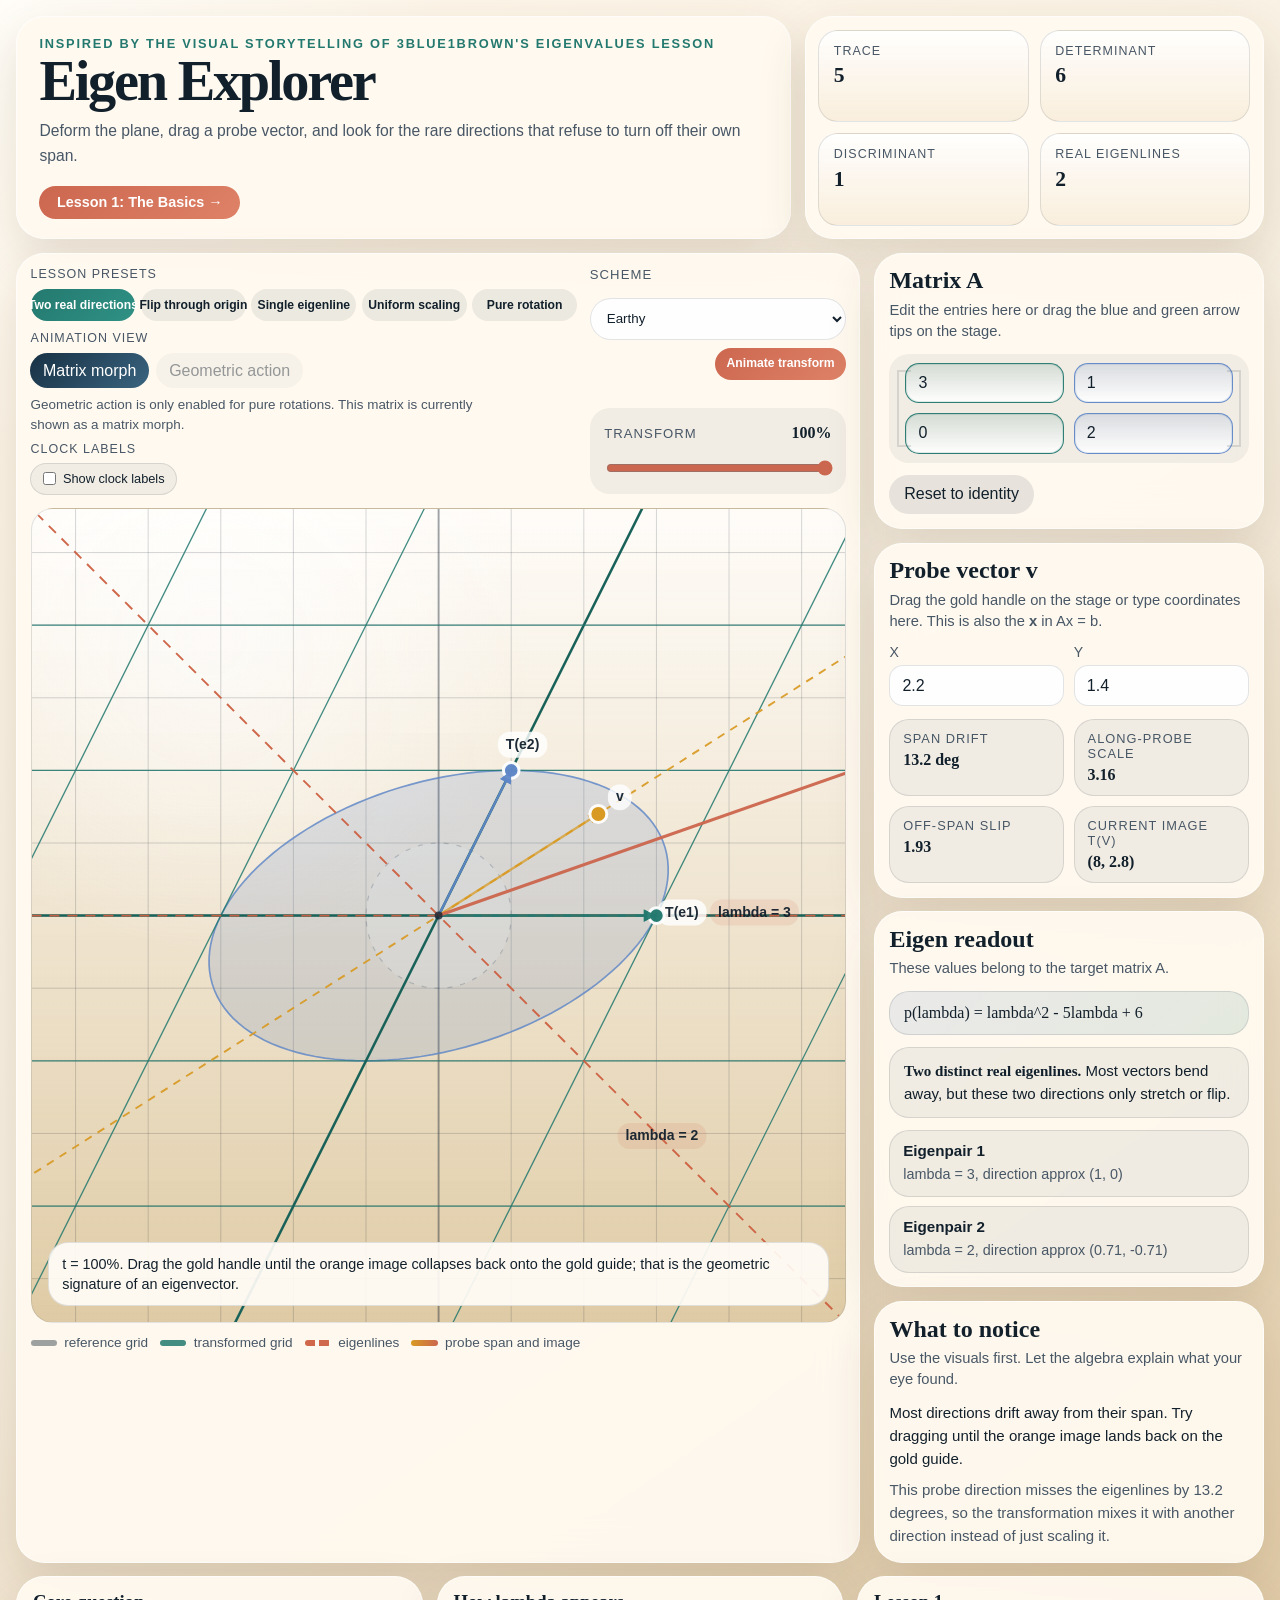
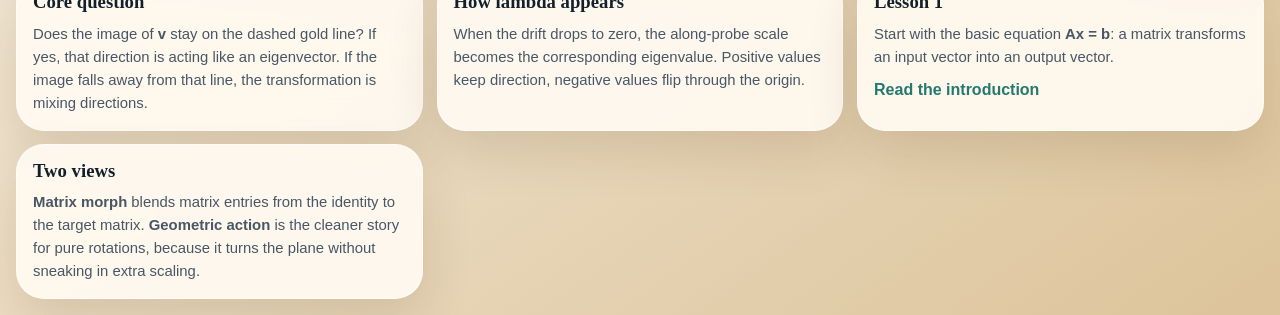
==== commit 8da42496: "Add Lesson 1 CTA button to hero, rename step-1 to lesson-1 - Prominent coral pill button "Lesson 1: " ====
--- a/index.html
+++ b/index.html
@@ -19,6 +19,7 @@
             Deform the plane, drag a probe vector, and look for the rare directions
             that refuse to turn off their own span.
           </p>
+          <a class="lesson-cta" href="lesson-1.html">Lesson 1: The Basics →</a>
         </section>
 
         <section class="hero-metrics" aria-label="Matrix summary">
@@ -177,7 +178,7 @@
           <section class="panel">
             <div class="panel-header">
               <h2>Probe vector v</h2>
-              <p>Drag the gold handle on the stage or type coordinates here.</p>
+              <p>Drag the gold handle on the stage or type coordinates here.  This is also the <strong>x</strong> in Ax = b.</p>
             </div>
 
             <div class="vector-grid">
@@ -262,7 +263,7 @@
             Start with the basic equation <strong>Ax = b</strong>: a matrix
             transforms an input vector into an output vector.
           </p>
-          <a class="text-link" href="step-1.html">Read the introduction</a>
+          <a class="text-link" href="lesson-1.html">Read the introduction</a>
         </article>
 
         <article class="note-card">
--- a/styles.css
+++ b/styles.css
@@ -1100,6 +1100,25 @@
   text-decoration: underline;
 }
 
+.lesson-cta {
+  display: inline-flex;
+  align-items: center;
+  margin-top: 1.1rem;
+  padding: 0.55rem 1.1rem;
+  border-radius: 999px;
+  background: linear-gradient(135deg, var(--coral) 0%, var(--primary-end) 100%);
+  color: white;
+  font-size: 0.9rem;
+  font-weight: 700;
+  text-decoration: none;
+  transition: transform 140ms ease, box-shadow 140ms ease;
+}
+
+.lesson-cta:hover {
+  transform: translateY(-1px);
+  box-shadow: 0 8px 20px rgba(22, 37, 51, 0.16);
+}
+
 .lesson-shell {
   max-width: 980px;
 }
@@ -1375,6 +1394,14 @@
   font-weight: 700;
 }
 
+.plane-grid-lines--transformed line {
+  stroke: var(--transform-grid-line);
+}
+
+.diagram-axis--transformed {
+  stroke: var(--transform-grid-axis);
+}
+
 .column-plane rect,
 .axb-plane rect {
   fill: rgba(255, 255, 255, 0.18);
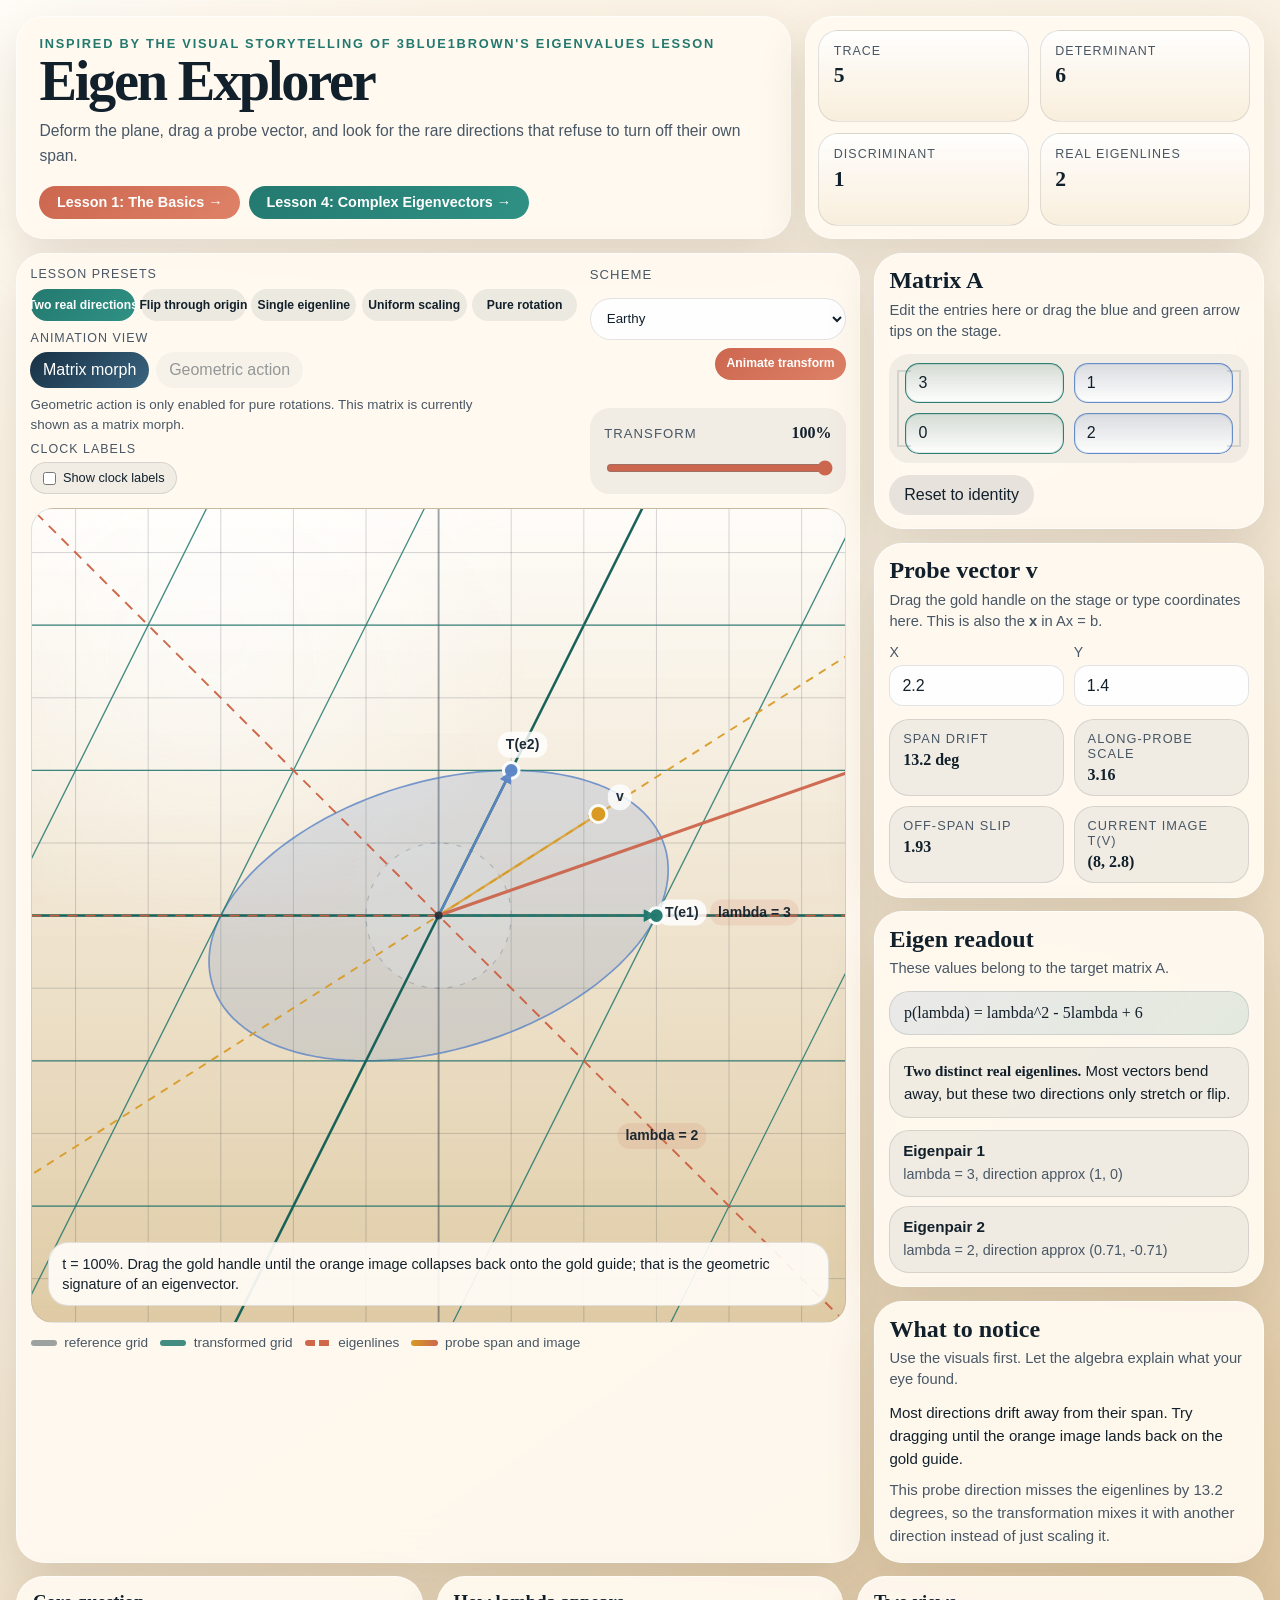
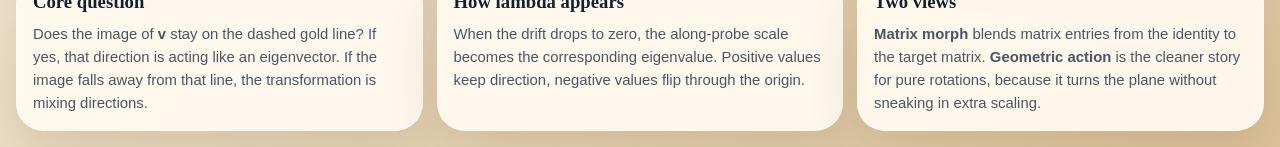
==== commit 95d43f05: "Move lesson links to top of hero, add Lesson 4 button - Replaced single lesson-cta with a flex lesso" ====
--- a/index.html
+++ b/index.html
@@ -19,7 +19,10 @@
             Deform the plane, drag a probe vector, and look for the rare directions
             that refuse to turn off their own span.
           </p>
-          <a class="lesson-cta" href="lesson-1.html">Lesson 1: The Basics →</a>
+          <nav class="lesson-nav-row" aria-label="Lessons">
+            <a class="lesson-cta" href="lesson-1.html">Lesson 1: The Basics →</a>
+            <a class="lesson-cta lesson-cta--secondary" href="lesson-4.html">Lesson 4: Complex Eigenvectors →</a>
+          </nav>
         </section>
 
         <section class="hero-metrics" aria-label="Matrix summary">
@@ -257,16 +260,7 @@
           </p>
         </article>
 
-        <article class="note-card">
-          <h3>Lesson 1</h3>
-          <p>
-            Start with the basic equation <strong>Ax = b</strong>: a matrix
-            transforms an input vector into an output vector.
-          </p>
-          <a class="text-link" href="lesson-1.html">Read the introduction</a>
-        </article>
-
-        <article class="note-card">
+<article class="note-card">
           <h3>Two views</h3>
           <p>
             <strong>Matrix morph</strong> blends matrix entries from the identity
@@ -278,6 +272,6 @@
       </section>
     </div>
 
-    <script src="app.js" defer></script>
+    <script src="app.js?v=2" defer></script>
   </body>
 </html>
--- a/styles.css
+++ b/styles.css
@@ -1100,10 +1100,22 @@
   text-decoration: underline;
 }
 
+.lesson-link-row {
+  display: flex;
+  flex-wrap: wrap;
+  gap: 0.45rem 1rem;
+}
+
+.lesson-nav-row {
+  display: flex;
+  flex-wrap: wrap;
+  gap: 0.55rem;
+  margin-top: 1.1rem;
+}
+
 .lesson-cta {
   display: inline-flex;
   align-items: center;
-  margin-top: 1.1rem;
   padding: 0.55rem 1.1rem;
   border-radius: 999px;
   background: linear-gradient(135deg, var(--coral) 0%, var(--primary-end) 100%);
@@ -1112,6 +1124,10 @@
   font-weight: 700;
   text-decoration: none;
   transition: transform 140ms ease, box-shadow 140ms ease;
+}
+
+.lesson-cta--secondary {
+  background: linear-gradient(135deg, var(--teal) 0%, #2f9184 100%);
 }
 
 .lesson-cta:hover {
@@ -1698,6 +1714,88 @@
     linear-gradient(135deg, var(--sky-soft), var(--teal-soft));
 }
 
+.lesson-formula-row {
+  display: flex;
+  align-items: center;
+  justify-content: center;
+  gap: 0.9rem;
+  padding: 0.6rem;
+}
+
+.formula-grid {
+  display: grid;
+  grid-template-columns: repeat(2, minmax(0, 1fr));
+  gap: 0.85rem;
+  margin-top: 0.95rem;
+}
+
+.formula-grid--three {
+  grid-template-columns: repeat(3, minmax(0, 1fr));
+}
+
+.formula-card {
+  padding: 0.9rem;
+  border: 1px solid var(--line);
+  border-radius: var(--radius-md);
+  background: rgba(255, 255, 255, 0.22);
+}
+
+.formula-card h3 {
+  margin: 0;
+  color: var(--ink);
+  font-family: var(--font-display);
+  font-size: 1.05rem;
+}
+
+.formula-card p {
+  font-size: 0.92rem;
+}
+
+.formula-card .formula {
+  color: var(--ink);
+  font-family: var(--font-display);
+  font-size: 1.35rem;
+  font-weight: 800;
+  line-height: 1.25;
+}
+
+.lesson-equation-block {
+  margin: 0.9rem auto;
+  padding: 0.85rem 1rem;
+  width: fit-content;
+  max-width: 100%;
+  border: 1px solid var(--line);
+  border-radius: var(--radius-md);
+  background:
+    linear-gradient(135deg, var(--sky-soft), var(--teal-soft));
+  color: var(--ink);
+  font-family: var(--font-display);
+  font-size: 1.55rem;
+  font-weight: 800;
+  line-height: 1.25;
+  text-align: center;
+}
+
+.calculation-steps {
+  display: grid;
+  gap: 0.45rem;
+  margin: 0.9rem 0 0;
+  padding-left: 1.35rem;
+  color: var(--muted);
+  line-height: 1.55;
+}
+
+.calculation-steps strong {
+  color: var(--ink);
+}
+
+.lesson-worked-example {
+  display: grid;
+  grid-template-columns: minmax(190px, 0.75fr) repeat(3, minmax(150px, 1fr));
+  align-items: center;
+  gap: 0.85rem;
+}
+
 .sr-only {
   position: absolute;
   width: 1px;
@@ -1737,6 +1835,11 @@
   .sidebar {
     grid-template-columns: repeat(2, minmax(0, 1fr));
   }
+
+  .formula-grid--three,
+  .lesson-worked-example {
+    grid-template-columns: 1fr;
+  }
 }
 
 @media (max-width: 760px) {
@@ -1779,6 +1882,14 @@
     justify-self: center;
   }
 
+  .formula-grid {
+    grid-template-columns: 1fr;
+  }
+
+  .lesson-equation-block {
+    font-size: 1.25rem;
+  }
+
   .canvas-wrap {
     min-height: 20rem;
   }
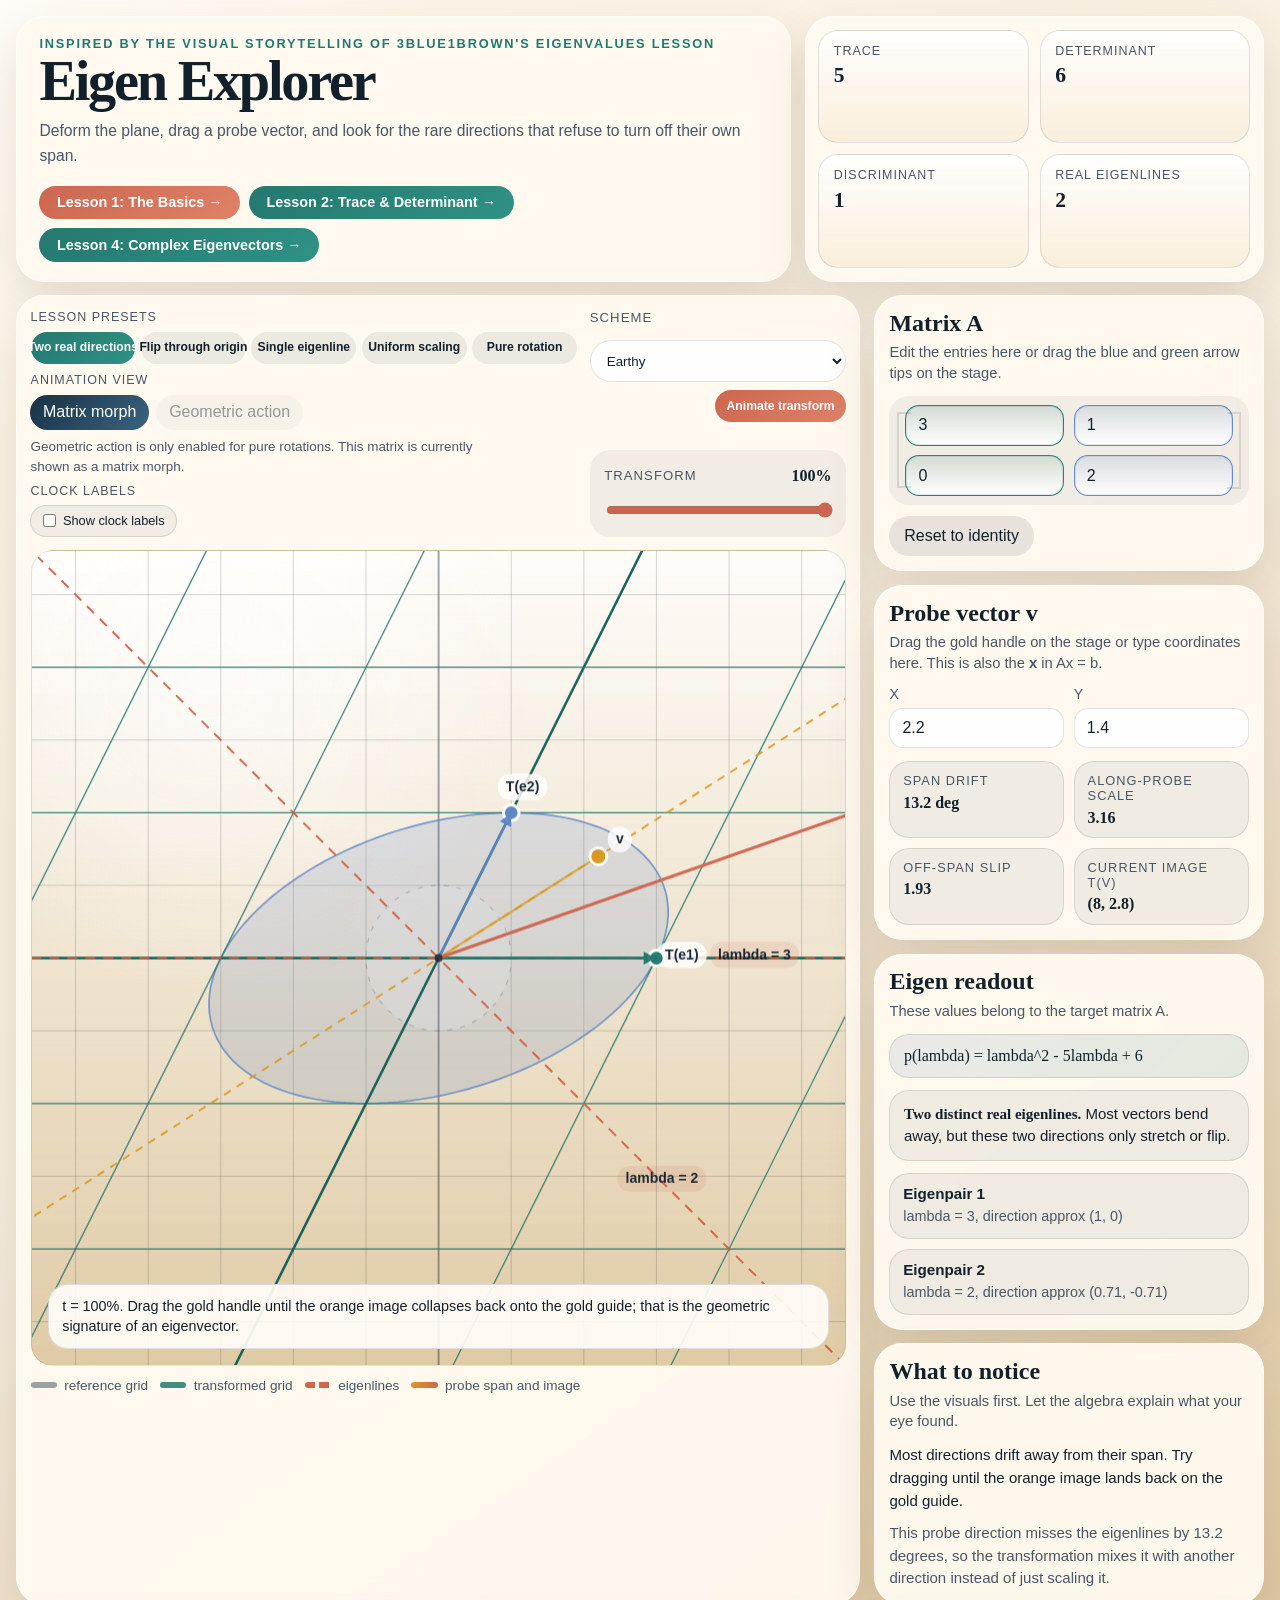
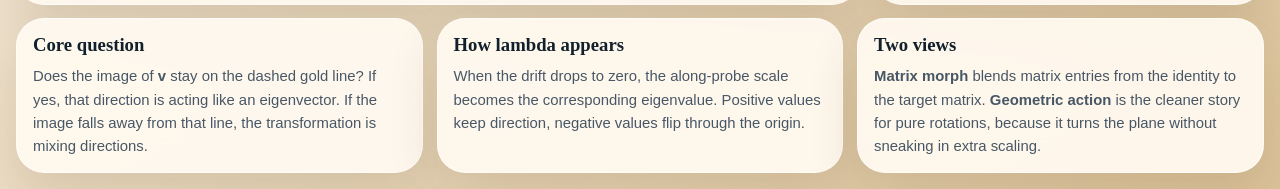
==== commit 4c12d956: "Add Lesson 2 link to hero nav row Co-Authored-By: Claude Sonnet 4.6 <noreply@anthropic.com>" ====
--- a/index.html
+++ b/index.html
@@ -21,6 +21,7 @@
           </p>
           <nav class="lesson-nav-row" aria-label="Lessons">
             <a class="lesson-cta" href="lesson-1.html">Lesson 1: The Basics →</a>
+            <a class="lesson-cta lesson-cta--secondary" href="lesson-2.html">Lesson 2: Trace &amp; Determinant →</a>
             <a class="lesson-cta lesson-cta--secondary" href="lesson-4.html">Lesson 4: Complex Eigenvectors →</a>
           </nav>
         </section>
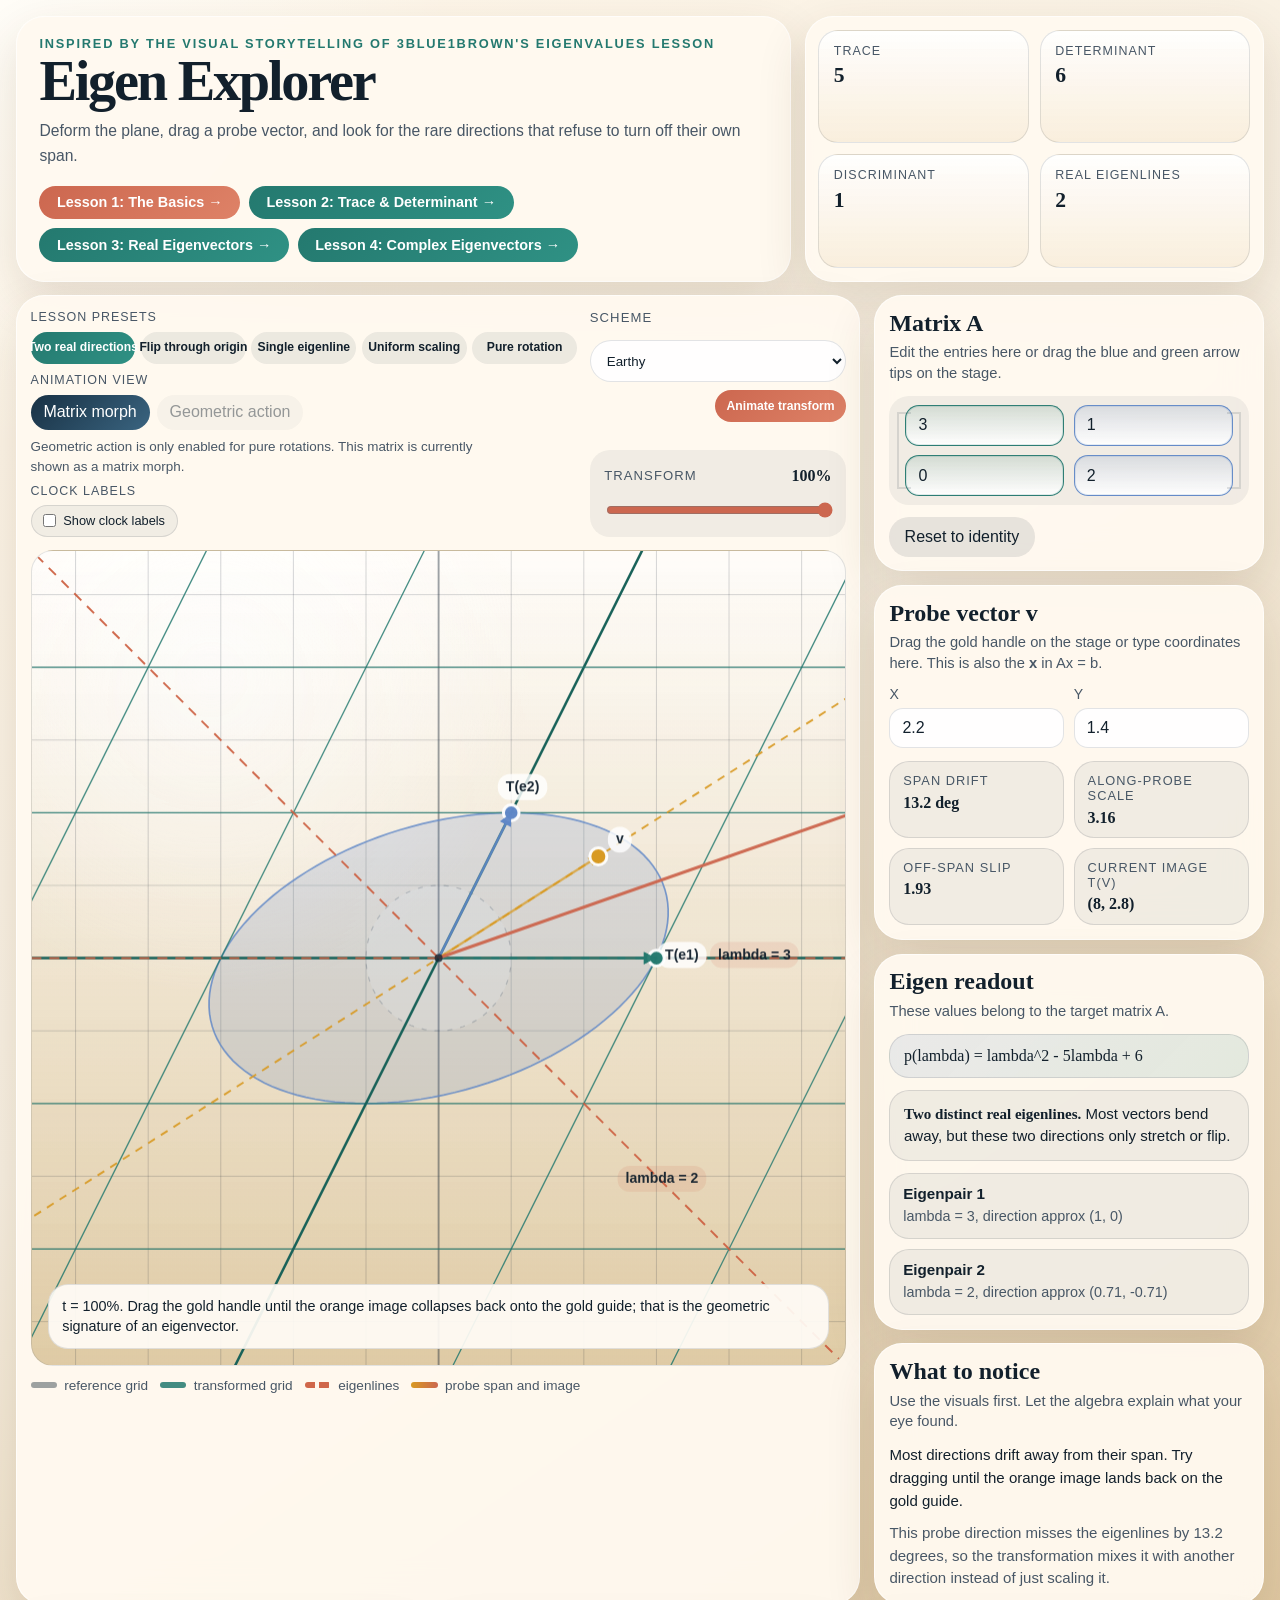
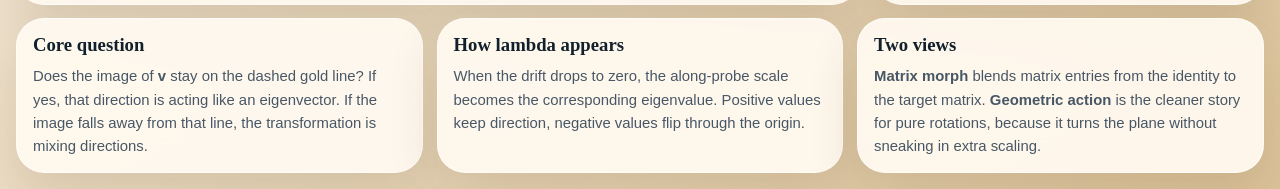
==== commit 340a7d51: "Add Lesson 3 real eigenvectors page" ====
--- a/index.html
+++ b/index.html
@@ -22,6 +22,7 @@
           <nav class="lesson-nav-row" aria-label="Lessons">
             <a class="lesson-cta" href="lesson-1.html">Lesson 1: The Basics →</a>
             <a class="lesson-cta lesson-cta--secondary" href="lesson-2.html">Lesson 2: Trace &amp; Determinant →</a>
+            <a class="lesson-cta lesson-cta--secondary" href="lesson-3.html">Lesson 3: Real Eigenvectors →</a>
             <a class="lesson-cta lesson-cta--secondary" href="lesson-4.html">Lesson 4: Complex Eigenvectors →</a>
           </nav>
         </section>
--- a/styles.css
+++ b/styles.css
@@ -1796,6 +1796,59 @@
   gap: 0.85rem;
 }
 
+.real-eigen-plane rect {
+  fill: rgba(255, 255, 255, 0.18);
+  stroke: var(--reference-grid-axis);
+  stroke-width: 1.4;
+}
+
+.real-eigenline {
+  stroke-width: 3;
+  stroke-linecap: round;
+  stroke-dasharray: 8 6;
+}
+
+.real-eigenline--stretch {
+  stroke: var(--probe-arrow);
+}
+
+.real-eigenline--steady {
+  stroke: var(--image-arrow);
+}
+
+.real-eigen-vector {
+  fill: none;
+  stroke-width: 5;
+  stroke-linecap: round;
+}
+
+.real-eigen-vector--input {
+  stroke: var(--probe-arrow);
+  marker-end: url(#realArrowGold);
+}
+
+.real-eigen-vector--output {
+  stroke: var(--image-arrow);
+  marker-end: url(#realArrowCoral);
+}
+
+.real-eigen-vector--steady {
+  stroke: var(--image-arrow);
+  marker-end: url(#realArrowCoral);
+}
+
+.real-eigen-diagram #realArrowGold path {
+  fill: var(--probe-arrow);
+}
+
+.real-eigen-diagram #realArrowCoral path {
+  fill: var(--image-arrow);
+}
+
+.real-check-grid {
+  grid-template-columns: repeat(2, minmax(0, 1fr));
+}
+
 .sr-only {
   position: absolute;
   width: 1px;
@@ -1837,7 +1890,8 @@
   }
 
   .formula-grid--three,
-  .lesson-worked-example {
+  .lesson-worked-example,
+  .real-check-grid {
     grid-template-columns: 1fr;
   }
 }
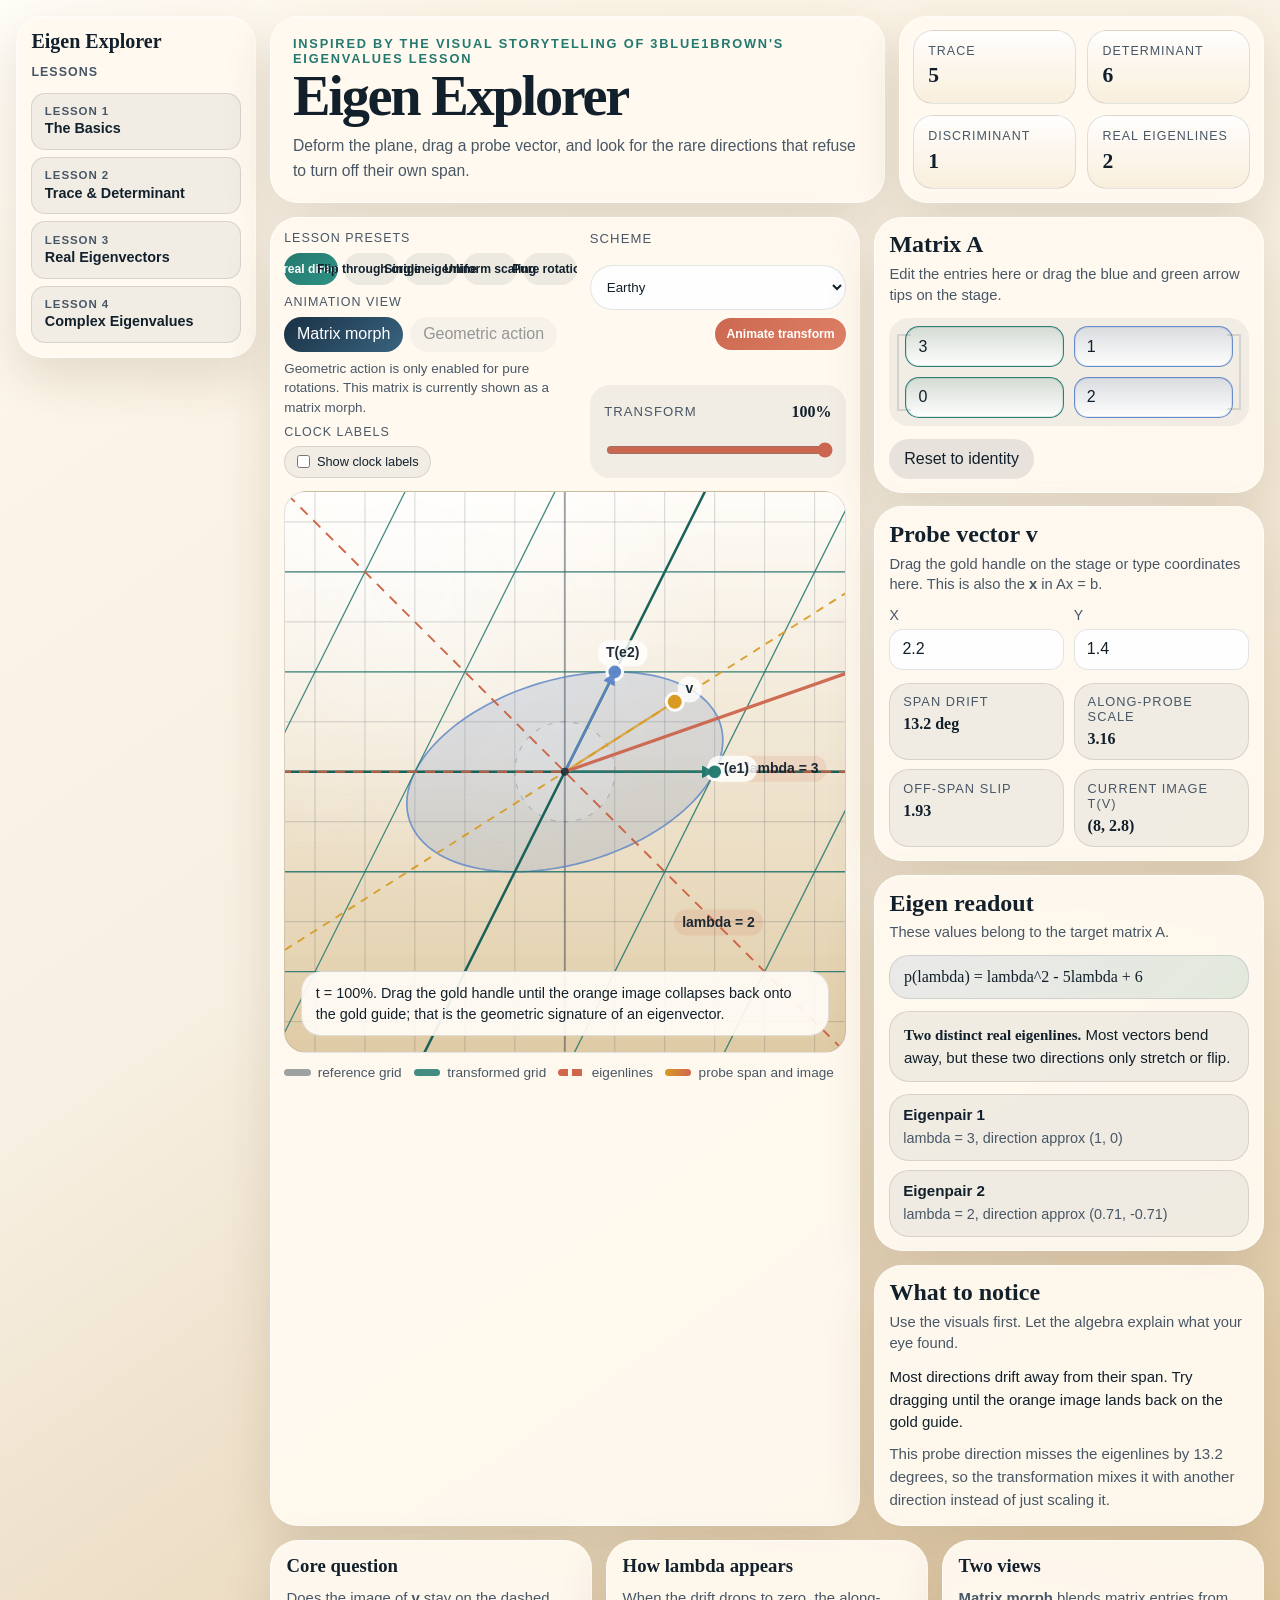
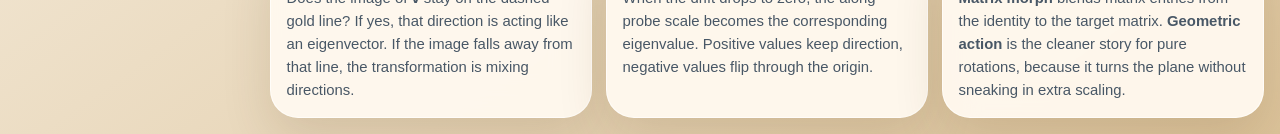
==== commit 03172ad6: "Move lesson links into left panel" ====
--- a/index.html
+++ b/index.html
@@ -9,6 +9,31 @@
   </head>
   <body>
     <div class="page-shell">
+      <div class="site-layout">
+        <aside class="lesson-panel" aria-label="Lessons">
+          <a class="lesson-panel__home" href="index.html">Eigen Explorer</a>
+          <p class="lesson-panel__title">Lessons</p>
+          <nav class="lesson-panel__nav">
+            <a class="lesson-panel__link" href="lesson-1.html">
+              <span>Lesson 1</span>
+              <strong>The Basics</strong>
+            </a>
+            <a class="lesson-panel__link" href="lesson-2.html">
+              <span>Lesson 2</span>
+              <strong>Trace &amp; Determinant</strong>
+            </a>
+            <a class="lesson-panel__link" href="lesson-3.html">
+              <span>Lesson 3</span>
+              <strong>Real Eigenvectors</strong>
+            </a>
+            <a class="lesson-panel__link" href="lesson-4.html">
+              <span>Lesson 4</span>
+              <strong>Complex Eigenvalues</strong>
+            </a>
+          </nav>
+        </aside>
+
+        <div class="site-main">
       <header class="hero">
         <section class="hero-copy">
           <p class="eyebrow">
@@ -19,12 +44,6 @@
             Deform the plane, drag a probe vector, and look for the rare directions
             that refuse to turn off their own span.
           </p>
-          <nav class="lesson-nav-row" aria-label="Lessons">
-            <a class="lesson-cta" href="lesson-1.html">Lesson 1: The Basics →</a>
-            <a class="lesson-cta lesson-cta--secondary" href="lesson-2.html">Lesson 2: Trace &amp; Determinant →</a>
-            <a class="lesson-cta lesson-cta--secondary" href="lesson-3.html">Lesson 3: Real Eigenvectors →</a>
-            <a class="lesson-cta lesson-cta--secondary" href="lesson-4.html">Lesson 4: Complex Eigenvectors →</a>
-          </nav>
         </section>
 
         <section class="hero-metrics" aria-label="Matrix summary">
@@ -272,6 +291,8 @@
           </p>
         </article>
       </section>
+        </div>
+      </div>
     </div>
 
     <script src="app.js?v=2" defer></script>
--- a/styles.css
+++ b/styles.css
@@ -353,6 +353,7 @@
 
 body[data-scheme="rainbow"] .hero-copy,
 body[data-scheme="rainbow"] .hero-metrics,
+body[data-scheme="rainbow"] .lesson-panel,
 body[data-scheme="rainbow"] .stage-card,
 body[data-scheme="rainbow"] .panel,
 body[data-scheme="rainbow"] .note-card {
@@ -450,9 +451,108 @@
 
 .page-shell {
   position: relative;
-  max-width: 1320px;
+  max-width: 1560px;
   margin: 0 auto;
   padding: 1rem;
+}
+
+.site-layout {
+  display: grid;
+  grid-template-columns: minmax(210px, 240px) minmax(0, 1fr);
+  align-items: start;
+  gap: 0.85rem;
+}
+
+.site-main {
+  min-width: 0;
+}
+
+.lesson-panel {
+  position: sticky;
+  top: 1rem;
+  display: grid;
+  gap: 0.85rem;
+  padding: 0.9rem;
+  background: var(--panel);
+  border: 1px solid var(--card-border);
+  border-radius: var(--radius-lg);
+  box-shadow: var(--shadow);
+  backdrop-filter: blur(18px);
+  animation: rise-in 0.7s ease both;
+}
+
+.lesson-panel__home {
+  display: inline-flex;
+  width: fit-content;
+  color: var(--ink);
+  font-family: var(--font-display);
+  font-size: 1.25rem;
+  font-weight: 700;
+  line-height: 1;
+  text-decoration: none;
+}
+
+.lesson-panel__home:hover {
+  color: var(--teal);
+}
+
+.lesson-panel__title {
+  margin: 0;
+  color: var(--muted);
+  font-size: 0.78rem;
+  font-weight: 700;
+  letter-spacing: 0.08em;
+  text-transform: uppercase;
+}
+
+.lesson-panel__nav {
+  display: grid;
+  gap: 0.45rem;
+}
+
+.lesson-panel__link {
+  display: grid;
+  gap: 0.2rem;
+  min-width: 0;
+  padding: 0.72rem 0.78rem;
+  border: 1px solid var(--line);
+  border-radius: var(--radius-sm);
+  background: var(--control-bg);
+  color: var(--ink);
+  text-decoration: none;
+  transition:
+    transform 140ms ease,
+    box-shadow 140ms ease,
+    border-color 140ms ease,
+    background-color 140ms ease;
+}
+
+.lesson-panel__link span {
+  color: var(--muted);
+  font-size: 0.72rem;
+  font-weight: 700;
+  letter-spacing: 0.08em;
+  text-transform: uppercase;
+}
+
+.lesson-panel__link strong {
+  font-size: 0.9rem;
+  line-height: 1.18;
+}
+
+.lesson-panel__link:hover {
+  transform: translateY(-1px);
+  border-color: rgba(36, 121, 111, 0.35);
+  box-shadow: 0 8px 20px rgba(22, 37, 51, 0.1);
+}
+
+.lesson-panel__link[aria-current="page"] {
+  background: linear-gradient(135deg, var(--active-chip-start) 0%, var(--active-chip-end) 100%);
+  color: white;
+}
+
+.lesson-panel__link[aria-current="page"] span {
+  color: rgba(255, 255, 255, 0.78);
 }
 
 .hero {
@@ -1136,11 +1236,11 @@
 }
 
 .lesson-shell {
-  max-width: 980px;
+  max-width: 1240px;
 }
 
 .lesson-hero {
-  grid-template-columns: minmax(0, 1fr) auto;
+  grid-template-columns: minmax(0, 1fr);
   align-items: stretch;
 }
 
@@ -1712,6 +1812,48 @@
 .lesson-card .lesson-summary {
   background:
     linear-gradient(135deg, var(--sky-soft), var(--teal-soft));
+}
+
+.lesson-outcomes {
+  padding: 0.95rem 1rem;
+  border: 1px solid var(--line);
+  border-radius: var(--radius-md);
+  background:
+    linear-gradient(135deg, var(--sky-soft), var(--teal-soft));
+}
+
+.lesson-outcomes h2 {
+  margin: 0;
+  font-family: var(--font-display);
+  font-size: 1.15rem;
+}
+
+.lesson-outcomes h2::before {
+  content: none;
+}
+
+.lesson-outcomes ul {
+  display: grid;
+  gap: 0.35rem;
+  margin: 0.7rem 0 0;
+  padding-left: 1.25rem;
+  color: var(--muted);
+  line-height: 1.5;
+}
+
+.lesson-pager {
+  display: flex;
+  align-items: center;
+  justify-content: space-between;
+  gap: 0.75rem;
+  padding: 0.9rem 1rem;
+  border: 1px solid var(--line);
+  border-radius: var(--radius-md);
+  background: var(--control-bg);
+}
+
+.lesson-pager .text-link {
+  margin-top: 0;
 }
 
 .lesson-formula-row {
@@ -1874,6 +2016,18 @@
 }
 
 @media (max-width: 1120px) {
+  .site-layout {
+    grid-template-columns: 1fr;
+  }
+
+  .lesson-panel {
+    position: static;
+  }
+
+  .lesson-panel__nav {
+    grid-template-columns: repeat(4, minmax(0, 1fr));
+  }
+
   .hero,
   .app-layout,
   .lesson-hero,
@@ -1903,6 +2057,7 @@
 
   .hero-copy,
   .hero-metrics,
+  .lesson-panel,
   .stage-card,
   .panel,
   .lesson-nav,
@@ -1913,6 +2068,7 @@
 
   .hero-metrics,
   .sidebar,
+  .lesson-panel__nav,
   .readings-grid {
     grid-template-columns: 1fr;
   }
@@ -1940,6 +2096,11 @@
     grid-template-columns: 1fr;
   }
 
+  .lesson-pager {
+    align-items: flex-start;
+    flex-direction: column;
+  }
+
   .lesson-equation-block {
     font-size: 1.25rem;
   }
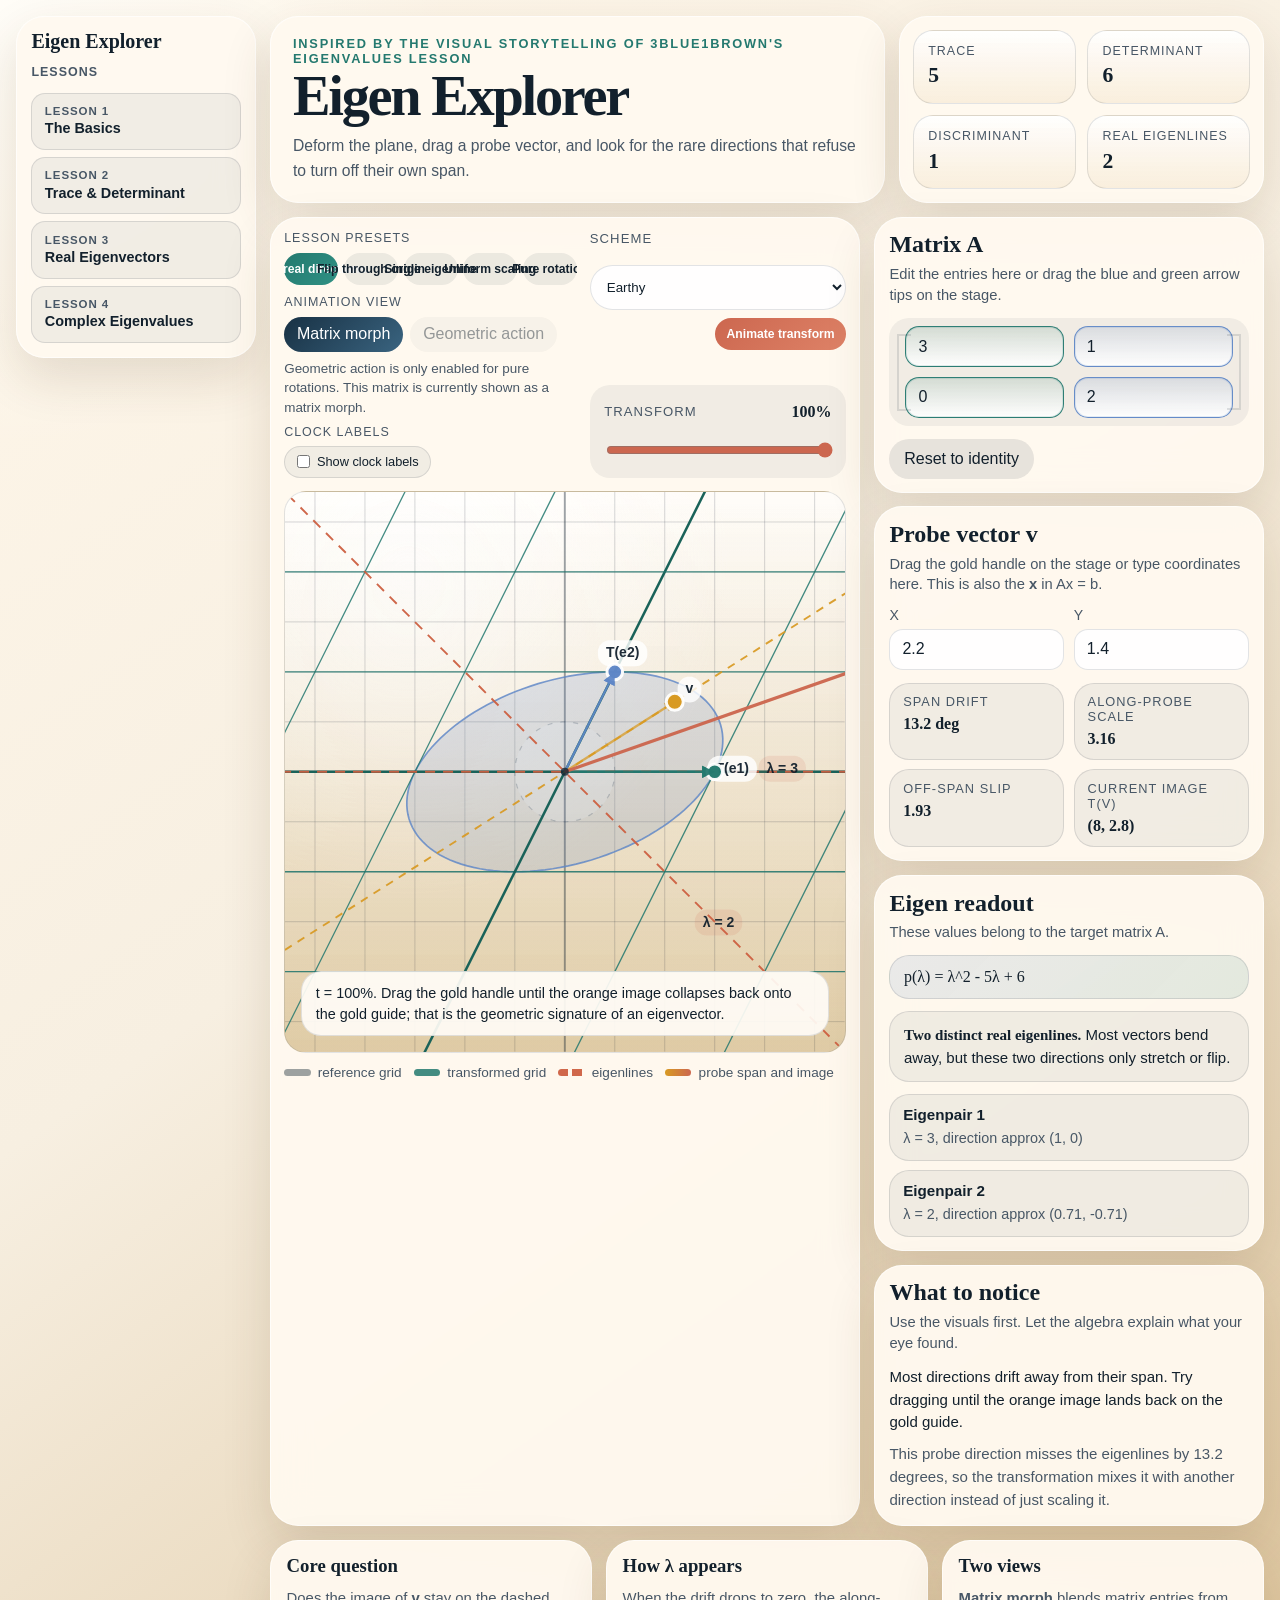
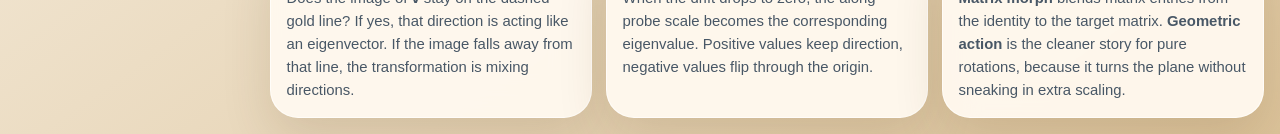
==== commit c60d8a37: "Add concrete basis overlay illustration" ====
--- a/index.html
+++ b/index.html
@@ -243,7 +243,7 @@
             </div>
 
             <div class="formula-box" id="polyValue">
-              p(lambda) = lambda^2
+              p(&lambda;) = &lambda;<sup>2</sup>
             </div>
 
             <div id="eigenSummary" class="summary-box"></div>
@@ -273,7 +273,7 @@
         </article>
 
         <article class="note-card">
-          <h3>How lambda appears</h3>
+          <h3>How &lambda; appears</h3>
           <p>
             When the drift drops to zero, the along-probe scale becomes the
             corresponding eigenvalue. Positive values keep direction, negative
--- a/styles.css
+++ b/styles.css
@@ -1797,6 +1797,55 @@
   font-weight: 700;
 }
 
+.concrete-basis-frame {
+  fill: rgba(255, 255, 255, 0.18);
+  stroke: var(--reference-grid-axis);
+  stroke-width: 1.4;
+}
+
+.concrete-transformed-grid line {
+  stroke: var(--transform-grid-line);
+  stroke-width: 0.022;
+  opacity: 0.68;
+}
+
+.concrete-transformed-axes line {
+  stroke: var(--transform-grid-axis);
+  stroke-width: 0.035;
+}
+
+.concrete-basis-vector {
+  stroke-width: 5;
+  stroke-linecap: round;
+}
+
+.concrete-basis-vector--reference {
+  opacity: 0.55;
+  stroke-width: 3.8;
+}
+
+.concrete-basis-vector--e1 {
+  stroke: var(--basis-e1);
+  marker-end: url(#concreteBasisArrowTeal);
+}
+
+.concrete-basis-vector--e2 {
+  stroke: var(--basis-e2);
+  marker-end: url(#concreteBasisArrowSky);
+}
+
+.concrete-basis-diagram #concreteBasisArrowTeal path {
+  fill: var(--basis-e1);
+}
+
+.concrete-basis-diagram #concreteBasisArrowSky path {
+  fill: var(--basis-e2);
+}
+
+.concrete-basis-diagram .concrete-caption--transformed {
+  fill: var(--teal);
+}
+
 .lesson-card .lesson-equation {
   justify-self: start;
   padding: 0.75rem 1rem;
